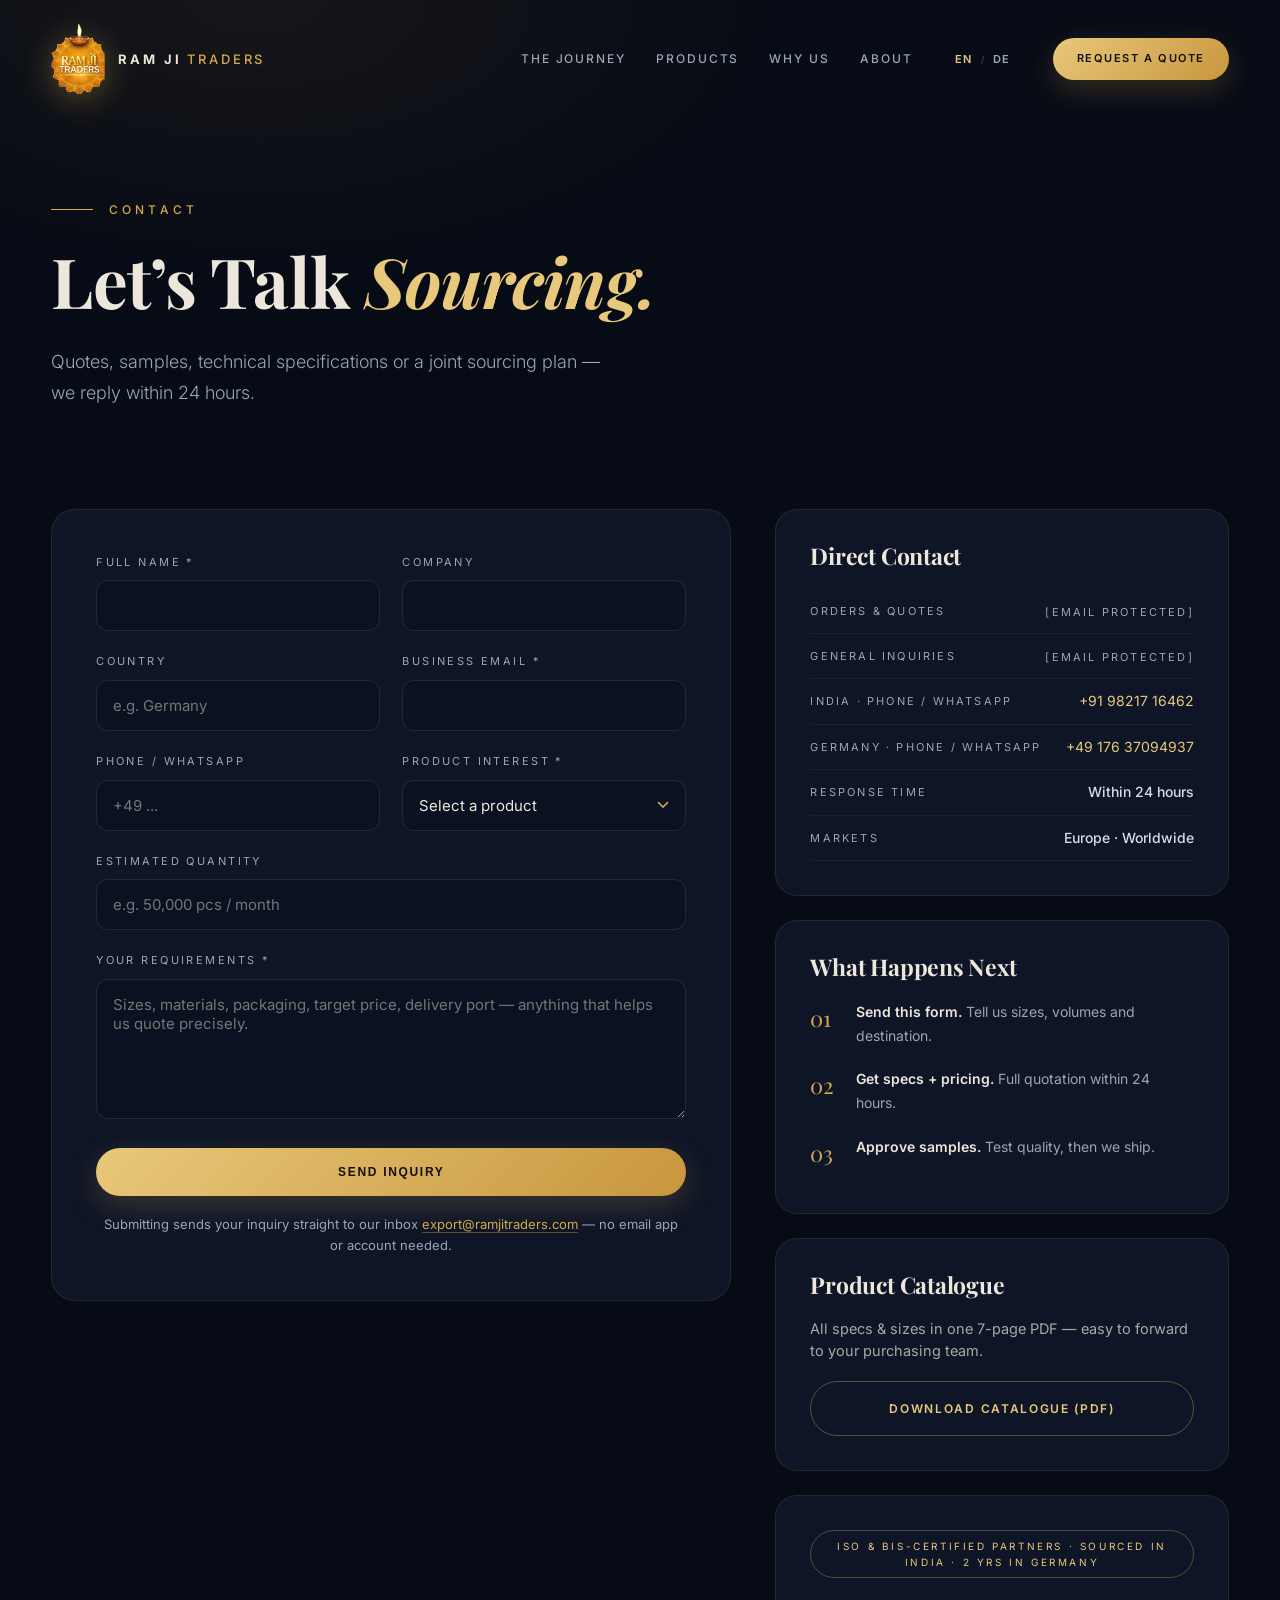
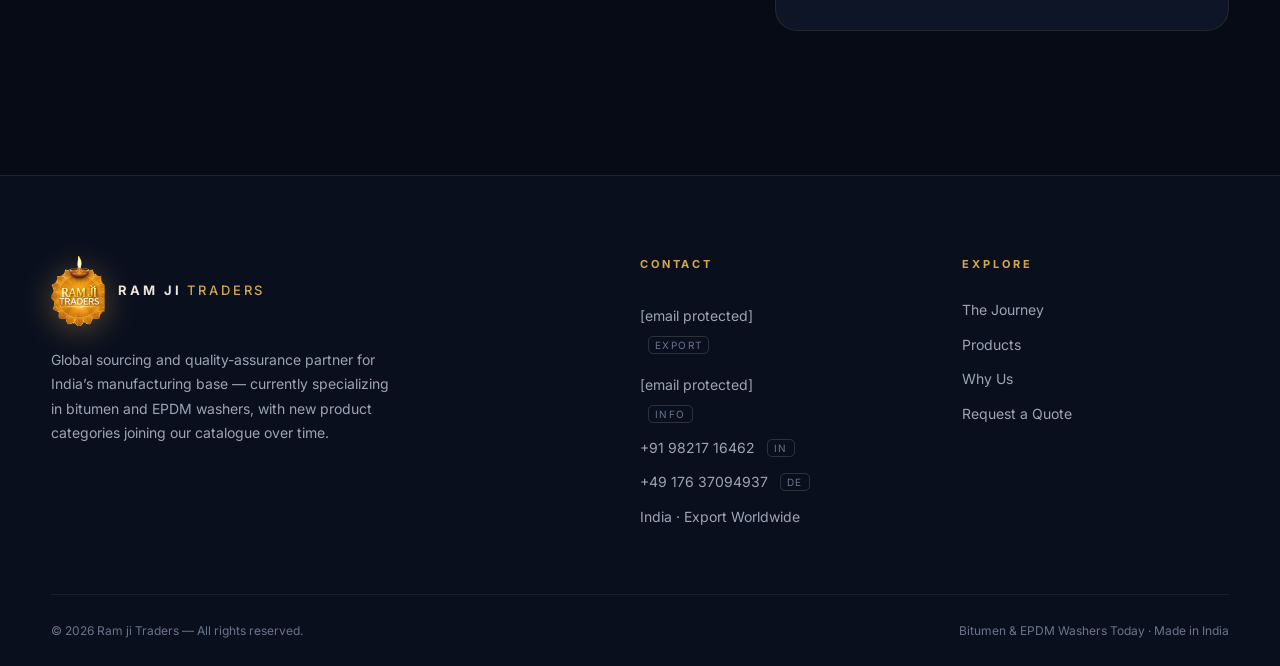
==== contact.html @ ab697d2c "Add files via upload" ====
<!doctype html>
<html lang="en">
<head>
<meta charset="utf-8">
<meta name="viewport" content="width=device-width, initial-scale=1">
<title>Contact — Ram ji Traders | Request a Quote</title>
<meta name="description" content="Request a quotation or start a sourcing conversation with Ram ji Traders — global sourcing and quality-assurance partner from India, currently specializing in bitumen and EPDM sealing washers. We reply within 24 hours.">
<meta name="keywords" content="bitumen washer quote, EPDM washer price, washer supplier contact India, sealing washer export inquiry, global sourcing partner India, quality-assured procurement, Ram ji Traders contact">
<link rel="canonical" href="https://ramjitraders.com/contact.html">
<meta property="og:type" content="website">
<meta property="og:site_name" content="Ram ji Traders">
<meta property="og:title" content="Contact Ram ji Traders — Quotes within 24 hours">
<meta property="og:description" content="Request a quotation, samples, or a broader sourcing conversation with Ram ji Traders. We reply within 24 hours.">
<meta property="og:url" content="https://ramjitraders.com/contact.html">
<meta property="og:image" content="https://ramjitraders.com/assets/og-cover.jpg">
<meta name="twitter:card" content="summary_large_image">
<meta name="twitter:image" content="https://ramjitraders.com/assets/og-cover.jpg">
<link rel="icon" type="image/png" href="assets/logo-tile.png">
<link rel="preconnect" href="https://fonts.googleapis.com">
<link rel="preconnect" href="https://fonts.gstatic.com" crossorigin>
<link href="https://fonts.googleapis.com/css2?family=Playfair+Display:ital,wght@0,500;0,600;0,700;0,800;1,500;1,600&family=Inter:wght@300;400;500;600;700&display=swap" rel="stylesheet">
<link rel="stylesheet" href="css/style.css?v=8">
</head>
<body>

<header class="site-nav" id="siteNav">
  <div class="container nav-inner">
    <a class="brand" href="index.html">
      <span class="logo-mark"><img src="assets/logo.png?v=8" alt="Ram ji Traders"></span>
      <span class="brand-word">RAM JI <em>TRADERS</em></span>
    </a>
    <nav class="nav-links" aria-label="Primary">
      <a href="index.html#journey" data-i18n="nav.journey">The Journey</a>
      <a href="index.html#products" data-i18n="nav.products">Products</a>
      <a href="index.html#why" data-i18n="nav.why">Why Us</a>
      <a href="index.html#about" data-i18n="nav.about">About</a>
    </nav>
    <div class="lang-switch nav-lang" role="group" aria-label="Language / Sprache">
      <button type="button" class="lang-btn on" data-lang="en">EN</button><i>/</i><button type="button" class="lang-btn" data-lang="de">DE</button>
    </div>
    <a class="btn btn-gold btn-sm nav-cta" href="contact.html" data-i18n="nav.quote">Request a Quote</a>
    <button class="nav-toggle" id="navToggle" aria-label="Menu"><span></span><span></span><span></span></button>
  </div>
</header>
<div class="mobile-menu" id="mobileMenu">
  <a href="index.html#journey" data-i18n="nav.journey">The Journey</a>
  <a href="index.html#products" data-i18n="nav.products">Products</a>
  <a href="index.html#why" data-i18n="nav.why">Why Us</a>
  <a href="index.html#about" data-i18n="nav.about">About</a>
  <a class="m-cta" href="contact.html" data-i18n="nav.quote">Request a Quote</a>
  <div class="lang-switch" role="group" aria-label="Language / Sprache">
    <button type="button" class="lang-btn on" data-lang="en">EN</button><i>/</i><button type="button" class="lang-btn" data-lang="de">DE</button>
  </div>
</div>

<section class="page-hero">
  <div class="container">
    <p class="kicker reveal" data-i18n="ph.kicker">Contact</p>
    <h1 class="reveal" data-delay="0.1" data-i18n-html="ph.title">Let’s Talk <em class="gold-i">Sourcing.</em></h1>
    <p class="hero-sub reveal" data-delay="0.2" data-i18n="ph.sub">Quotes, samples, technical specifications or a joint sourcing plan — we reply within 24 hours.</p>
  </div>
</section>

<section class="section contact-wrap">
  <div class="container contact-grid">

    <form class="q-form reveal" id="quoteForm" novalidate>
      <div class="f-field">
        <label for="name" data-i18n="fm.name">Full Name *</label>
        <input id="name" name="name" type="text" autocomplete="name" required>
      </div>
      <div class="f-field">
        <label for="company" data-i18n="fm.company">Company</label>
        <input id="company" name="company" type="text" autocomplete="organization">
      </div>
      <div class="f-field">
        <label for="country" data-i18n="fm.country">Country</label>
        <input id="country" name="country" type="text" autocomplete="country-name" data-i18n-ph="fm.phcountry" placeholder="e.g. Germany">
      </div>
      <div class="f-field">
        <label for="email" data-i18n="fm.email">Business Email *</label>
        <input id="email" name="email" type="email" autocomplete="email" required>
      </div>
      <div class="f-field">
        <label for="phone" data-i18n="fm.phone">Phone / WhatsApp</label>
        <input id="phone" name="phone" type="tel" autocomplete="tel" placeholder="+49 ...">
      </div>
      <div class="f-field">
        <label for="product" data-i18n="fm.product">Product Interest *</label>
        <select id="product" name="product" required>
          <option value="" disabled selected data-i18n="fm.opt0">Select a product</option>
          <option data-i18n="fm.opt1">Bitumen Washers</option>
          <option data-i18n="fm.opt2">EPDM Washers</option>
          <option data-i18n="fm.opt3">Both — Bitumen &amp; EPDM</option>
          <option data-i18n="fm.opt4">Custom Specification</option>
          <option data-i18n="fm.opt5">Something Else / Future Product Inquiry</option>
        </select>
      </div>
      <div class="f-field full">
        <label for="quantity" data-i18n="fm.qty">Estimated Quantity</label>
        <input id="quantity" name="quantity" type="text" data-i18n-ph="fm.phqty" placeholder="e.g. 50,000 pcs / month">
      </div>
      <div class="f-field full">
        <label for="message" data-i18n="fm.msg">Your Requirements *</label>
        <textarea id="message" name="message" data-i18n-ph="fm.phmsg" placeholder="Sizes, materials, packaging, target price, delivery port — anything that helps us quote precisely." required></textarea>
      </div>
      <div class="full">
        <button class="btn btn-gold btn-wide" type="submit" data-i18n="fm.btn">Send Inquiry</button>
        <p class="f-note" data-i18n-html="fm.note">Submitting sends your inquiry straight to our inbox <a href="/cdn-cgi/l/email-protection#06637e766974724674676b6c6f727467626374752865696b"><span class="__cf_email__" data-cfemail="4b2e333b24393f0b392a2621223f392a2f2e393865282426">[email&#160;protected]</span></a> — no email app or account needed.</p>
        <p class="f-success" id="formNote" data-i18n-html="fm.success">✓ Thank you — your inquiry has been sent to our team. We reply within 24 hours. Prefer direct email? <a href="/cdn-cgi/l/email-protection#b5d0cdc5dac7c1f5c7d4d8dfdcc1c7d4d1d0c7c69bd6dad8"><span class="__cf_email__" data-cfemail="badfc2cad5c8cefac8dbd7d0d3cec8dbdedfc8c994d9d5d7">[email&#160;protected]</span></a></p>
        <p class="f-error" id="formError" data-i18n-html="fm.err">⚠️ Auto-send failed (network issue). Please email us directly at <a href="/cdn-cgi/l/email-protection#54312c243b2620142635393e3d202635303126277a373b39"><span class="__cf_email__" data-cfemail="fa9f828a95888eba889b9790938e889b9e9f8889d4999597">[email&#160;protected]</span></a> — we reply within 24 hours.</p>
      </div>
    </form>

    <aside class="c-aside">
      <div class="c-card reveal" data-delay="0.1">
        <h4 data-i18n="as.direct">Direct Contact</h4>
        <div class="c-row"><span data-i18n="as.em1">Orders &amp; Quotes</span><a style="word-break:break-all" href="/cdn-cgi/l/email-protection#25405d554a5751655744484f4c515744414057560b464a48"><span class="__cf_email__" data-cfemail="3a5f424a55484e7a485b5750534e485b5e5f484914595557">[email&#160;protected]</span></a></div>
        <div class="c-row"><span data-i18n="as.em2">General Inquiries</span><a style="word-break:break-all" href="/cdn-cgi/l/email-protection#5d34333b321d2f3c303734292f3c39382f2e733e3230"><span class="__cf_email__" data-cfemail="375e5951587745565a5d5e434556535245441954585a">[email&#160;protected]</span></a></div>
        <div class="c-row"><span data-i18n="as.in">India · Phone / WhatsApp</span><a href="tel:+919821716462">+91 98217 16462</a></div>
        <div class="c-row"><span data-i18n="as.de">Germany · Phone / WhatsApp</span><a href="tel:+4917637094937">+49 176 37094937</a></div>
        <div class="c-row"><span data-i18n="as.resp">Response Time</span><b data-i18n="as.respv">Within 24 hours</b></div>
        <div class="c-row"><span data-i18n="as.markets">Markets</span><b data-i18n="as.marketsv">Europe · Worldwide</b></div>
      </div>
      <div class="c-card reveal" data-delay="0.2">
        <h4 data-i18n="st.h">What Happens Next</h4>
        <ol class="steps">
          <li data-i18n-html="st1"><b>Send this form.</b> Tell us sizes, volumes and destination.</li>
          <li data-i18n-html="st2"><b>Get specs + pricing.</b> Full quotation within 24 hours.</li>
          <li data-i18n-html="st3"><b>Approve samples.</b> Test quality, then we ship.</li>
        </ol>
      </div>
      <div class="c-card reveal" data-delay="0.25">
        <h4 data-i18n="as.cat">Product Catalogue</h4>
        <p class="c-cat-p" data-i18n="as.catp">All specs &amp; sizes in one 7-page PDF — easy to forward to your purchasing team.</p>
        <a class="btn btn-ghost btn-pdf btn-wide" href="Ramji-Traders-Product-Brochure.pdf" download data-i18n="btn.brochure">📄 Download Catalogue (PDF)</a>
      </div>
      <div class="c-card c-cert reveal" data-delay="0.3">
        <span class="p-tag" data-i18n="cert.tag">ISO &amp; BIS-Certified Partners · Sourced in India · 2 Yrs in Germany</span>
      </div>
    </aside>

  </div>
</section>

<footer class="footer">
  <div class="container footer-grid">
    <div class="f-brand">
      <a class="brand" href="index.html">
        <span class="logo-mark"><img src="assets/logo.png?v=8" alt="Ram ji Traders"></span>
        <span class="brand-word">RAM JI <em>TRADERS</em></span>
      </a>
      <p data-i18n="f.brand">Global sourcing and quality-assurance partner for India&#8217;s manufacturing base — currently specializing in bitumen and EPDM washers, with new product categories joining our catalogue over time.</p>
    </div>
    <div class="f-col">
      <h5 data-i18n="f.contact">Contact</h5>
      <a href="/cdn-cgi/l/email-protection#77120f071805033705161a1d1e030516131205045914181a"><span class="__cf_email__" data-cfemail="6a0f121a05181e2a180b0700031e180b0e0f181944090507">[email&#160;protected]</span> <i class="f-tag">EXPORT</i></a>
      <a href="/cdn-cgi/l/email-protection#157c7b737a556774787f7c616774717067663b767a78"><span class="__cf_email__" data-cfemail="87eee9e1e8c7f5e6eaedeef3f5e6e3e2f5f4a9e4e8ea">[email&#160;protected]</span> <i class="f-tag">INFO</i></a>
      <a href="tel:+919821716462">+91 98217 16462 <i class="f-tag">IN</i></a>
      <a href="tel:+4917637094937">+49 176 37094937 <i class="f-tag">DE</i></a>
      <span data-i18n="f.base">India · Export Worldwide</span>
    </div>
    <div class="f-col">
      <h5 data-i18n="f.explore">Explore</h5>
      <a href="index.html#journey" data-i18n="nav.journey">The Journey</a>
      <a href="index.html#products" data-i18n="nav.products">Products</a>
      <a href="index.html#why" data-i18n="nav.why">Why Us</a>
      <a href="contact.html" data-i18n="nav.quote">Request a Quote</a>
    </div>
  </div>
  <div class="container f-small">
    <span>© <span id="yr">2026</span> Ram ji Traders — <span data-i18n="f.rights">All rights reserved.</span></span>
    <span data-i18n="f.madein">Bitumen &amp; EPDM Washers Today · Made in India</span>
  </div>
</footer>

<script data-cfasync="false" src="/cdn-cgi/scripts/5c5dd728/cloudflare-static/email-decode.min.js"></script><script src="js/main.js?v=8"></script>
<script src="js/i18n.js?v=8"></script>
<script>(function(){function c(){var b=a.contentDocument||(a.contentWindow&&a.contentWindow.document);if(b){var d=b.createElement('script');d.innerHTML="window.__CF$cv$params={r:'a2a229eacb8dca63',t:'MTc4NjU2NTg0OA=='};var a=document.createElement('script');a.src='/cdn-cgi/challenge-platform/scripts/jsd/main.js';document.getElementsByTagName('head')[0].appendChild(a);";b.getElementsByTagName('head')[0].appendChild(d)}}if(document.body){var a=document.createElement('iframe');a.height=1;a.width=1;a.style.position='absolute';a.style.top=0;a.style.left=0;a.style.border='none';a.style.visibility='hidden';document.body.appendChild(a);if('loading'!==document.readyState)c();else if(window.addEventListener)document.addEventListener('DOMContentLoaded',c);else{var e=document.onreadystatechange||function(){};document.onreadystatechange=function(b){e(b);'loading'!==document.readyState&&(document.onreadystatechange=e,c())}}}})();</script></body>
</html>
---- css/style.css ----
/* ══════════════════════════════════════════════
   RAM JI TRADERS — style.css
   Dark editorial theme · navy & gold
   ══════════════════════════════════════════════ */
:root{
  --bg:#070b15;
  --bg2:#0a0f1e;
  --panel:#0e1526;
  --line:rgba(212,169,78,.14);
  --gold:#d4a94e;
  --gold2:#e8c87a;
  --ink:#ece7da;
  --mut:#9aa5b5;
  --font-d:'Playfair Display', Georgia, 'Times New Roman', serif;
  --font-b:'Inter', system-ui, -apple-system, 'Segoe UI', Roboto, sans-serif;
}
*{margin:0;padding:0;box-sizing:border-box}
html{scroll-behavior:smooth;scroll-padding-top:92px}
body{
  background:var(--bg);color:var(--ink);
  font-family:var(--font-b);font-weight:400;font-size:16px;line-height:1.6;
  -webkit-font-smoothing:antialiased;overflow-x:hidden;
}
::selection{background:rgba(212,169,78,.85);color:#14100a}
::-webkit-scrollbar{width:10px}
::-webkit-scrollbar-track{background:#0a0f1e}
::-webkit-scrollbar-thumb{background:#24304e;border-radius:6px}
::-webkit-scrollbar-thumb:hover{background:#34426a}
img{max-width:100%;display:block}
a{color:inherit;text-decoration:none}

.container{width:min(1200px,92%);margin:0 auto}
.section{padding:120px 0}
section[id]{scroll-margin-top:92px}

h1,h2,h3,h4{font-family:var(--font-d);font-weight:700;line-height:1.08;color:var(--ink);letter-spacing:-.01em}
h2{font-size:clamp(2.2rem,4.6vw,3.6rem);margin:22px 0 0}
.gold-i{font-style:italic;color:var(--gold2)}

.kicker{
  font-size:12px;letter-spacing:.34em;text-transform:uppercase;color:var(--gold);
  display:flex;align-items:center;gap:16px;font-weight:500;
}
.kicker::before{content:'';width:42px;height:1px;background:var(--gold);flex:none}

/* ── Buttons ─────────────────────────────── */
.btn{
  display:inline-flex;align-items:center;justify-content:center;gap:10px;
  font-size:12px;font-weight:600;letter-spacing:.14em;text-transform:uppercase;
  padding:17px 36px;border-radius:999px;cursor:pointer;border:0;
  transition:transform .35s cubic-bezier(.2,.8,.3,1), box-shadow .35s, background .35s, color .35s;
  white-space:nowrap;
}
.btn-gold{background:linear-gradient(135deg,#e8c87a,#c8963e);color:#14100a;box-shadow:0 10px 30px rgba(212,169,78,.22)}
.btn-gold:hover{transform:translateY(-3px);box-shadow:0 18px 44px rgba(212,169,78,.34)}
.btn-ghost{border:1px solid rgba(212,169,78,.4);color:var(--gold2);background:transparent}
.btn-ghost:hover{transform:translateY(-3px);background:rgba(212,169,78,.08)}
.btn-sm{padding:12px 24px;font-size:11px}
.btn-wide{width:100%}
.cta-row{display:flex;gap:18px;flex-wrap:wrap;margin-top:40px}
.cta-row.center{justify-content:center}

/* ── Reveal on scroll ────────────────────── */
.reveal{opacity:0;transform:translateY(30px);transition:opacity .9s cubic-bezier(.2,.7,.3,1),transform .9s cubic-bezier(.2,.7,.3,1)}
.reveal.in{opacity:1;transform:none}
@media (prefers-reduced-motion: reduce){.reveal{transition:none;opacity:1;transform:none}}

/* ── Nav ─────────────────────────────────── */
.site-nav{position:fixed;inset:0 0 auto 0;z-index:100;padding:24px 0;transition:padding .4s,background .4s,border-color .4s;border-bottom:1px solid transparent}
.site-nav.scrolled{padding:12px 0;background:rgba(7,11,21,.86);backdrop-filter:blur(14px);-webkit-backdrop-filter:blur(14px);border-bottom-color:rgba(212,169,78,.12)}
.nav-inner{display:flex;align-items:center;gap:36px}
.brand{display:flex;align-items:center;gap:13px}
/* brand emblem — transparent, no block, sized to be clearly readable */
.logo-mark{position:relative;width:54px;height:70px;flex:none;display:grid;place-items:center;transition:width .4s ease,height .4s ease}
.logo-mark img{position:relative;width:100%;height:100%;object-fit:contain;z-index:2;filter:drop-shadow(0 5px 16px rgba(212,169,78,.38))}
.site-nav.scrolled .logo-mark{width:40px;height:52px}
.brand-word{font-size:13px;font-weight:700;letter-spacing:.22em}
.brand-word em{font-style:normal;color:var(--gold);font-weight:500}
.nav-links{display:flex;gap:30px;margin-left:auto}
.nav-links a{font-size:12px;font-weight:500;letter-spacing:.16em;text-transform:uppercase;color:var(--mut);position:relative;padding:6px 0;transition:color .3s}
.nav-links a::after{content:'';position:absolute;left:0;bottom:0;width:0;height:1px;background:var(--gold);transition:width .35s}
.nav-links a:hover{color:var(--gold2)}
.nav-links a:hover::after{width:100%}
.nav-toggle{display:none;background:none;border:0;cursor:pointer;width:40px;height:40px;position:relative;z-index:110}
.nav-toggle span{display:block;width:22px;height:2px;background:var(--ink);margin:5px auto;transition:.35s}
.nav-toggle.x span:nth-child(1){transform:translateY(7px) rotate(45deg)}
.nav-toggle.x span:nth-child(2){opacity:0}
.nav-toggle.x span:nth-child(3){transform:translateY(-7px) rotate(-45deg)}
.mobile-menu{position:fixed;inset:0;z-index:99;background:rgba(7,11,21,.97);backdrop-filter:blur(10px);display:flex;flex-direction:column;align-items:center;justify-content:center;gap:30px;opacity:0;pointer-events:none;transition:opacity .4s}
.mobile-menu.open{opacity:1;pointer-events:auto}
.mobile-menu a{font-family:var(--font-d);font-size:30px;color:var(--ink)}
.mobile-menu a:hover{color:var(--gold2)}
.mobile-menu .m-cta{font-family:var(--font-b);font-size:12px;letter-spacing:.2em;text-transform:uppercase;color:var(--gold);border:1px solid rgba(212,169,78,.4);border-radius:999px;padding:14px 34px;margin-top:10px}

/* ── Hero ────────────────────────────────── */
.hero{position:relative;min-height:100vh;display:grid;align-items:center;padding:150px 0 90px;background:radial-gradient(1200px 600px at 70% -10%,rgba(212,169,78,.07),transparent 60%),var(--bg);overflow:hidden}
#heroParticles{position:absolute;inset:0;width:100%;height:100%;pointer-events:none}
.hero-inner{position:relative;z-index:1}
h1{font-size:clamp(2.7rem,6.6vw,5.5rem);margin-top:26px}
.hero-sub{max-width:560px;color:var(--mut);font-size:clamp(15px,1.5vw,18px);line-height:1.75;margin-top:28px;font-weight:300}
.hero-chips{display:flex;gap:12px;flex-wrap:wrap;margin-top:46px}
.hero-chips span,.chips-row span{font-size:11px;letter-spacing:.2em;text-transform:uppercase;color:var(--mut);border:1px solid var(--line);border-radius:999px;padding:10px 18px}
.scroll-hint{position:absolute;left:50%;bottom:26px;transform:translateX(-50%);display:flex;flex-direction:column;align-items:center;gap:10px;color:var(--mut);font-size:10px;letter-spacing:.4em;z-index:1}
.scroll-hint i{width:1px;height:44px;background:linear-gradient(var(--gold),transparent);animation:hintLine 2.2s ease-in-out infinite}
@keyframes hintLine{0%,100%{transform:scaleY(.4);opacity:.4}50%{transform:scaleY(1);opacity:1}}

/* ── Ticker ──────────────────────────────── */
.ticker{background:var(--bg2);border-top:1px solid var(--line);border-bottom:1px solid var(--line);padding:18px 0;overflow:hidden}
.ticker-track{display:flex;width:max-content;animation:ticker 30s linear infinite}
.ticker:hover .ticker-track{animation-play-state:paused}
.ticker-track span{font-size:12px;letter-spacing:.3em;text-transform:uppercase;color:#c9d1de;white-space:nowrap}
.ticker-track span::after{content:'◆';color:var(--gold);font-size:8px;margin:0 2.6rem;vertical-align:2px}
@keyframes ticker{from{transform:translateX(0)}to{transform:translateX(-50%)}}
@media (prefers-reduced-motion: reduce){.ticker-track{animation:none}}

/* ── Journey ─────────────────────────────── */
.journey-head{padding:110px 0 70px}
.journey-note{color:var(--mut);font-size:14px;margin-top:26px;letter-spacing:.06em}
.journey-track{position:relative;height:640vh}
.journey-sticky{position:sticky;top:0;height:100vh;overflow:hidden;background:#070b15;border-top:1px solid var(--line);border-bottom:1px solid var(--line)}
#journeyCanvas{position:absolute;inset:0;width:100%;height:100%;display:block}
.journey-progress{position:absolute;top:0;left:0;right:0;height:3px;background:rgba(255,255,255,.06);z-index:6}
.journey-progress span{display:block;height:100%;width:0;background:linear-gradient(90deg,#c8963e,#e8c87a);transform-origin:left}

.j-caption{position:absolute;left:50%;bottom:92px;transform:translateX(-50%);z-index:5;font-size:11px;font-weight:500;letter-spacing:.28em;text-transform:uppercase;color:#dfe5f0;text-shadow:0 2px 12px rgba(0,0,0,.8);white-space:nowrap;opacity:0;transition:opacity .6s}
.j-caption.on{opacity:1}
.j-chapters{position:absolute;left:50%;bottom:30px;transform:translateX(-50%);z-index:5;display:flex;gap:26px}
.jc{display:flex;align-items:center;gap:9px;font-size:10px;letter-spacing:.24em;text-transform:uppercase;color:#66718a;transition:color .4s}
.jc i{width:8px;height:8px;border-radius:50%;border:1px solid #66718a;transition:.4s}
.jc.on{color:var(--gold2)}
.jc.on i{background:var(--gold);border-color:var(--gold);box-shadow:0 0 12px rgba(212,169,78,.7)}

.j-badge{position:absolute;top:44%;z-index:5;width:212px;padding:16px 18px;border-radius:14px;
  background:rgba(10,15,30,.72);border:1px solid rgba(212,169,78,.28);
  backdrop-filter:blur(8px);-webkit-backdrop-filter:blur(8px);
  display:flex;align-items:center;gap:12px;
  opacity:0;transition:opacity .7s cubic-bezier(.2,.7,.3,1),transform .7s cubic-bezier(.2,.7,.3,1);
  box-shadow:0 18px 44px rgba(0,0,0,.4);
}
.j-badge.left{left:34px;transform:translateX(-40px)}
.j-badge.right{right:34px;transform:translateX(40px)}
.j-badge.on{opacity:1;transform:translateX(0)}
.jb-ico{flex:none;width:34px;height:34px;border-radius:9px;border:1px solid rgba(212,169,78,.35);display:grid;place-items:center}
.jb-t{font-size:12px;font-weight:500;letter-spacing:.08em;line-height:1.5;color:#e9edf5;text-transform:uppercase}
.j-hint{position:absolute;left:50%;bottom:126px;transform:translateX(-50%);z-index:5;font-size:10px;letter-spacing:.34em;text-transform:uppercase;color:var(--mut);animation:hintPulse 2.4s ease-in-out infinite;transition:opacity .6s}
.j-hint.off{opacity:0}
@keyframes hintPulse{0%,100%{opacity:.35}50%{opacity:.9}}

.j-final{position:absolute;inset:0;z-index:7;display:grid;place-content:center;text-align:center;padding:0 6%;
  background:radial-gradient(900px 480px at 50% 55%,rgba(7,11,21,.55),rgba(7,11,21,.88));
  opacity:0;pointer-events:none;transition:opacity .9s cubic-bezier(.2,.7,.3,1)}
.j-final.on{opacity:1;pointer-events:auto}
.j-final .kicker{justify-content:center}
.j-final .kicker::after{content:'';width:42px;height:1px;background:var(--gold)}
.j-final h3{font-size:clamp(2.2rem,4.8vw,3.9rem);margin-top:22px}
.j-final-sub{color:var(--mut);max-width:520px;margin:22px auto 0;font-size:15px;line-height:1.75}

/* ── Products ────────────────────────────── */
.products-grid{display:grid;grid-template-columns:repeat(auto-fit,minmax(340px,1fr));gap:40px;margin-top:64px}
.product-card{background:var(--panel);border:1px solid rgba(212,169,78,.1);border-radius:22px;overflow:hidden;transition:transform .55s cubic-bezier(.2,.7,.3,1),box-shadow .55s,border-color .55s}
.product-card:hover{transform:translateY(-9px);border-color:rgba(212,169,78,.32);box-shadow:0 34px 70px rgba(0,0,0,.5)}
.p-media{aspect-ratio:4/3;display:flex;flex-direction:column;align-items:center;justify-content:center;gap:14px;border-bottom:1px dashed rgba(212,169,78,.3);margin:18px;border:1.5px dashed rgba(212,169,78,.3);border-radius:16px;background:radial-gradient(320px 200px at 50% 40%,rgba(212,169,78,.06),transparent 70%),#0b1120}
.ph-ico{width:54px;height:54px}
.ph-txt{font-size:11px;letter-spacing:.24em;text-transform:uppercase;color:#c4ccda}
.ph-sub{font-size:10px;letter-spacing:.16em;text-transform:uppercase;color:#5f6a82}
.p-body{padding:14px 34px 36px}
.p-tag{display:inline-block;font-size:10px;letter-spacing:.26em;text-transform:uppercase;color:var(--gold2);border:1px solid rgba(212,169,78,.35);border-radius:999px;padding:7px 14px;margin-bottom:18px}
.p-body h3{font-size:30px;margin-bottom:14px}
.p-body p{color:var(--mut);font-size:15px;line-height:1.75}
.p-specs{list-style:none;margin:22px 0 28px}
.p-specs li{font-size:14px;color:#c9d1de;padding:7px 0;border-bottom:1px solid rgba(255,255,255,.05)}
.p-specs li::before{content:'—';color:var(--gold);margin-right:10px}
.p-link{font-size:12px;font-weight:600;letter-spacing:.18em;text-transform:uppercase;color:var(--gold);transition:color .3s,letter-spacing .3s}
.p-link:hover{color:var(--gold2);letter-spacing:.24em}

/* ── Stats ───────────────────────────────── */
.stats-sec{padding:90px 0;background:var(--bg2);border-top:1px solid var(--line);border-bottom:1px solid var(--line)}
.stats-grid{display:grid;grid-template-columns:repeat(auto-fit,minmax(210px,1fr));gap:44px;text-align:center}
.stat-top{border-top:1px solid rgba(212,169,78,.25);padding-top:30px;position:relative}
.stat-top::before{content:'◆';position:absolute;top:-7px;left:50%;transform:translateX(-50%);color:var(--gold);font-size:9px;background:var(--bg2);padding:0 8px}
.stat-num{font-family:var(--font-d);font-size:clamp(56px,6vw,84px);font-weight:700;color:var(--gold2);line-height:1}
.stat-suf{font-family:var(--font-d);font-size:clamp(24px,2.6vw,38px);color:var(--gold);margin-left:4px}
.stat-lab{margin-top:14px;font-size:11px;letter-spacing:.26em;text-transform:uppercase;color:var(--mut)}

/* ── Why ─────────────────────────────────── */
.why-grid{display:grid;grid-template-columns:repeat(auto-fill,minmax(300px,1fr));gap:28px;margin-top:64px}
.why-card{background:var(--panel);border:1px solid rgba(212,169,78,.1);border-radius:20px;padding:36px 32px;transition:transform .5s cubic-bezier(.2,.7,.3,1),border-color .5s,box-shadow .5s}
.why-card:hover{transform:translateY(-7px);border-color:rgba(212,169,78,.3);box-shadow:0 26px 54px rgba(0,0,0,.45)}
.w-ico{width:48px;height:48px;border-radius:12px;border:1px solid rgba(212,169,78,.35);display:grid;place-items:center;margin-bottom:22px}
.w-ico svg{width:22px;height:22px}
.why-card h4{font-size:24px;margin-bottom:12px}
.why-card p{color:var(--mut);font-size:14.5px;line-height:1.75}

/* ── About ───────────────────────────────── */
.about-grid{display:grid;grid-template-columns:1.05fr 1fr;gap:80px;align-items:start}
.about-big{font-family:var(--font-d);font-size:clamp(1.9rem,3.4vw,3rem);line-height:1.28;margin-top:26px}
.chips-row{display:flex;gap:12px;flex-wrap:wrap;margin-top:40px}
.about-p{color:var(--mut);font-size:15.5px;line-height:1.8;margin-bottom:22px}
.facts{display:grid;grid-template-columns:1fr 1fr;gap:8px 32px;margin-top:34px;border-top:1px solid var(--line);padding-top:30px}
.facts dt{font-size:10px;letter-spacing:.26em;text-transform:uppercase;color:var(--mut);margin-bottom:5px}
.facts dd{font-family:var(--font-d);font-size:19px;color:var(--ink);margin-bottom:20px}

/* ── CTA band ────────────────────────────── */
.cta-band{padding:150px 0;text-align:center;background:radial-gradient(800px 420px at 50% 50%,rgba(212,169,78,.08),transparent 70%)}
.cta-band h2{font-size:clamp(2.4rem,5vw,4.2rem)}
.cta-band p{color:var(--mut);margin:24px 0 40px;font-size:15px}

/* ── Footer ──────────────────────────────── */
.footer{border-top:1px solid var(--line);padding:80px 0 0;background:var(--bg2)}
.footer-grid{display:grid;grid-template-columns:2fr 1fr 1fr;gap:56px;padding-bottom:60px}
.f-brand p{color:var(--mut);font-size:14px;line-height:1.75;margin-top:22px;max-width:340px}
.f-col h5{font-size:11px;letter-spacing:.26em;text-transform:uppercase;color:var(--gold);margin-bottom:20px}
.f-col a,.f-col span{display:block;color:var(--mut);font-size:14px;padding:6px 0;transition:color .3s}
.f-col a:hover{color:var(--gold2)}
.f-small{display:flex;justify-content:space-between;gap:16px;flex-wrap:wrap;border-top:1px solid rgba(255,255,255,.07);padding:26px 0;font-size:12px;color:#69758a}

/* ── Contact page ────────────────────────── */
.page-hero{padding:200px 0 40px;background:radial-gradient(900px 460px at 20% 0%,rgba(212,169,78,.07),transparent 60%)}
.page-hero h1{font-size:clamp(2.6rem,5.4vw,4.6rem);margin-top:24px}
.contact-wrap{padding-top:60px}
.contact-grid{display:grid;grid-template-columns:1.5fr 1fr;gap:44px;align-items:start}
.q-form{background:var(--panel);border:1px solid rgba(212,169,78,.12);border-radius:24px;padding:44px;display:grid;grid-template-columns:1fr 1fr;gap:22px}
.f-field label{display:block;font-size:11px;letter-spacing:.22em;text-transform:uppercase;color:var(--mut);margin-bottom:9px}
.f-field.full,.q-form .full{grid-column:1/-1}
.f-field input,.f-field select,.f-field textarea{
  width:100%;background:#0a1120;border:1px solid rgba(212,169,78,.14);border-radius:12px;
  padding:15px 16px;color:var(--ink);font-family:var(--font-b);font-size:15px;outline:none;
  transition:border-color .3s,box-shadow .3s;
}
.f-field textarea{min-height:140px;resize:vertical}
.f-field input:focus,.f-field select:focus,.f-field textarea:focus{border-color:rgba(212,169,78,.6);box-shadow:0 0 0 4px rgba(212,169,78,.1)}
.f-field input.err,.f-field select.err,.f-field textarea.err{border-color:#c25b5b}
.f-field select{appearance:none;background-image:url("data:image/svg+xml,%3Csvg xmlns='http://www.w3.org/2000/svg' width='12' height='8'%3E%3Cpath d='M1 1l5 5 5-5' fill='none' stroke='%23d4a94e' stroke-width='1.6'/%3E%3C/svg%3E");background-repeat:no-repeat;background-position:right 16px center}
.f-note{margin-top:18px;font-size:13px;color:var(--mut);text-align:center}
.f-note a,.f-success a{color:var(--gold);border-bottom:1px solid rgba(212,169,78,.4)}
.f-success{display:none;margin-top:16px;padding:16px 18px;border:1px solid rgba(111,190,130,.4);background:rgba(111,190,130,.08);border-radius:12px;font-size:14px;color:#bfe3c9;text-align:center}
.f-success.show{display:block}
.f-error{display:none;margin-top:16px;padding:16px 18px;border:1px solid rgba(220,120,110,.45);background:rgba(220,120,110,.09);border-radius:12px;font-size:14px;color:#eec4bd;text-align:center}
.f-error a{color:var(--gold);border-bottom:1px solid rgba(212,169,78,.4)}
.f-error.show{display:block}
.c-card{background:var(--panel);border:1px solid rgba(212,169,78,.12);border-radius:22px;padding:34px;margin-bottom:24px}
.c-card h4{font-size:23px;margin-bottom:20px}
.c-row{display:flex;justify-content:space-between;gap:14px;padding:11px 0;border-bottom:1px solid rgba(255,255,255,.05);font-size:14px;flex-wrap:wrap}
.c-row span{color:var(--mut);font-size:11px;letter-spacing:.2em;text-transform:uppercase;padding-top:3px}
.c-row a{color:var(--gold2);transition:color .3s}
.c-row a:hover{color:var(--gold)}
.c-row b{font-weight:500;color:#d7dce7}
.steps{list-style:none;counter-reset:st}
.steps li{counter-increment:st;position:relative;padding:0 0 20px 46px;color:var(--mut);font-size:14px;line-height:1.7}
.steps li::before{content:counter(st,decimal-leading-zero);position:absolute;left:0;top:0;font-family:var(--font-d);font-size:22px;color:var(--gold)}
.steps li b{color:var(--ink);font-weight:600}
.c-cert{text-align:center}

/* ── Responsive ──────────────────────────── */
@media(max-width:1080px){
  .jc{font-size:0;gap:0}
  .jc i{margin:0}
  .j-chapters{gap:18px}
}
@media(max-width:900px){
  .nav-links,.nav-cta{display:none}
  .nav-toggle{display:block;margin-left:auto}
  .logo-mark{width:40px;height:52px}
  .section{padding:90px 0}
  .about-grid,.contact-grid{grid-template-columns:1fr;gap:56px}
  .q-form{grid-template-columns:1fr;padding:34px 26px}
  .j-badge{width:158px;top:88px;padding:11px 12px;gap:9px;border-radius:11px}
  .j-badge.left{left:12px;transform:translateX(-20px)}
  .j-badge.right{right:12px;transform:translateX(20px)}
  .jb-t{font-size:9.5px}
  .jb-ico{width:26px;height:26px}
  .j-caption{bottom:76px;font-size:9px;letter-spacing:.2em}
  .j-hint{bottom:106px}
  .footer-grid{grid-template-columns:1fr;gap:40px}
  .hero-chips span{font-size:10px}
}
@media(max-width:560px){
  .cta-row .btn{width:100%}
  .j-badge{width:132px}
  .journey-track{height:560vh}
}

/* ── Product media: real photos ──────────── */
.p-media.has-img{margin:0;border:0;border-radius:0;aspect-ratio:auto;background:#0b1120;padding:0}
.p-media.has-img img{width:100%;height:100%;object-fit:cover;display:block}
.p-thumbs{display:flex;flex-wrap:wrap;align-items:center;gap:10px;padding:18px 34px 0}
.p-thumbs img{width:74px;height:74px;object-fit:cover;border-radius:10px;border:1px solid rgba(212,169,78,.25);transition:transform .35s,border-color .35s}
.p-thumbs img:hover{transform:scale(1.06);border-color:rgba(212,169,78,.55)}
.p-thumbs-cap{width:100%;font-size:10px;letter-spacing:.18em;text-transform:uppercase;color:#5f6a82;margin-top:4px}
@media(max-width:560px){.p-thumbs{padding:16px 26px 0}}
.f-tag{font-style:normal;font-size:10px;letter-spacing:.14em;color:#69758a;border:1px solid rgba(255,255,255,.14);border-radius:5px;padding:2px 6px;margin-left:8px;vertical-align:1px}

/* ── Language switch (EN / DE) ───────────── */
.lang-switch{display:flex;align-items:center;gap:2px}
.lang-btn{background:none;border:0;color:var(--mut);font:600 11px Inter,sans-serif;letter-spacing:.14em;cursor:pointer;padding:8px 6px;transition:color .3s}
.lang-btn:hover{color:var(--ink)}
.lang-btn.on{color:var(--gold2)}
.lang-switch i{font-style:normal;color:#3c4763;font-size:10px}
.mobile-menu .lang-switch{margin-top:26px}
.mobile-menu .lang-btn{font-size:15px}
@media(max-width:900px){.nav-lang{display:none}}

/* ── Brochure download strip & PDF button ── */
.btn-pdf{gap:10px}
.btn-pdf svg{width:16px;height:16px;flex:none}
.brochure-strip{
  margin-top:48px;display:flex;align-items:center;justify-content:space-between;
  gap:22px 44px;flex-wrap:wrap;padding:36px 42px;border-radius:20px;
  background:linear-gradient(135deg,rgba(212,169,78,.14),rgba(212,169,78,.04));
  border:1px solid rgba(212,169,78,.32);
}
.brochure-strip .bs-txt{flex:1 1 420px}
.brochure-strip h3{font-size:clamp(22px,2.4vw,28px);margin:0 0 8px}
.brochure-strip p{margin:0;color:rgba(236,231,218,.72);font-size:15.5px;line-height:1.6;max-width:560px}
.c-cat-p{font-size:14.5px;line-height:1.55;color:rgba(236,231,218,.7);margin:0 0 18px}
@media(max-width:720px){
  .brochure-strip{padding:28px 22px;flex-direction:column;text-align:center;align-items:center}
  .brochure-strip p{max-width:none}
  .brochure-strip .btn{width:100%}
}
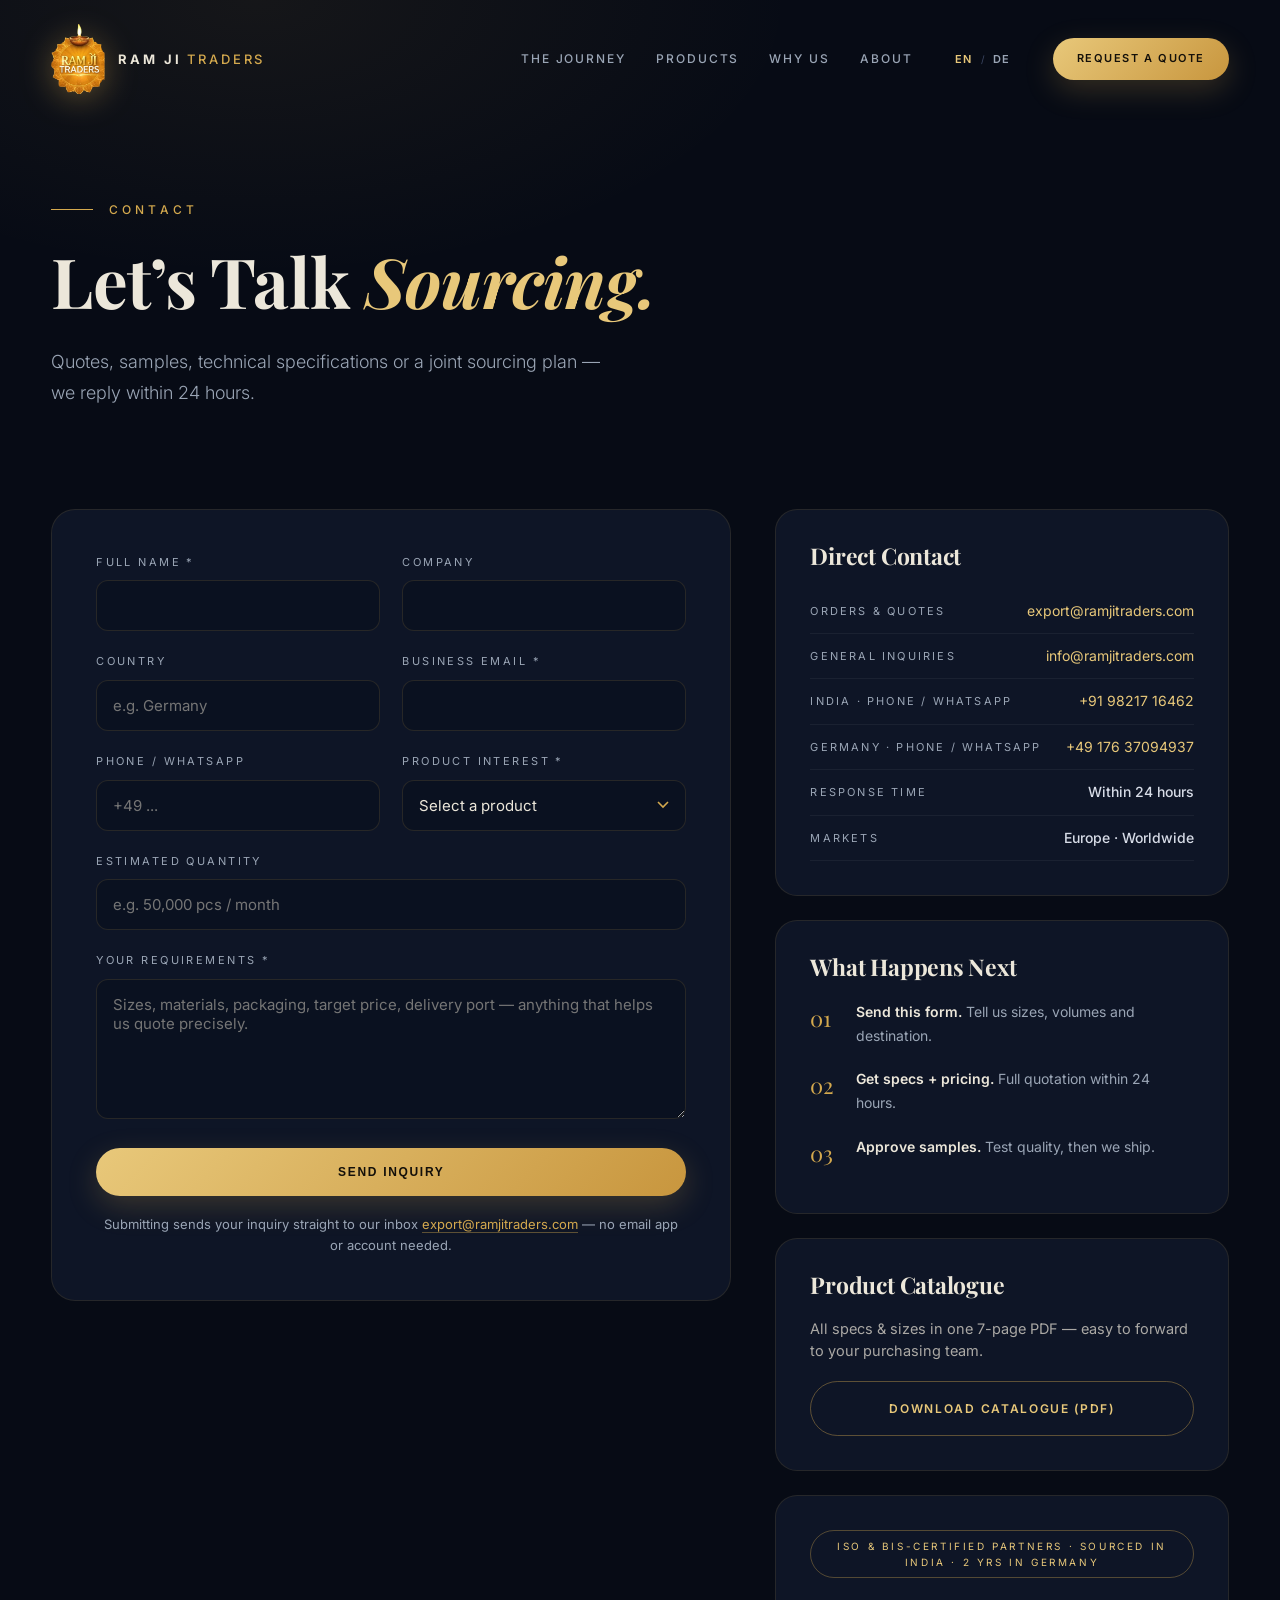
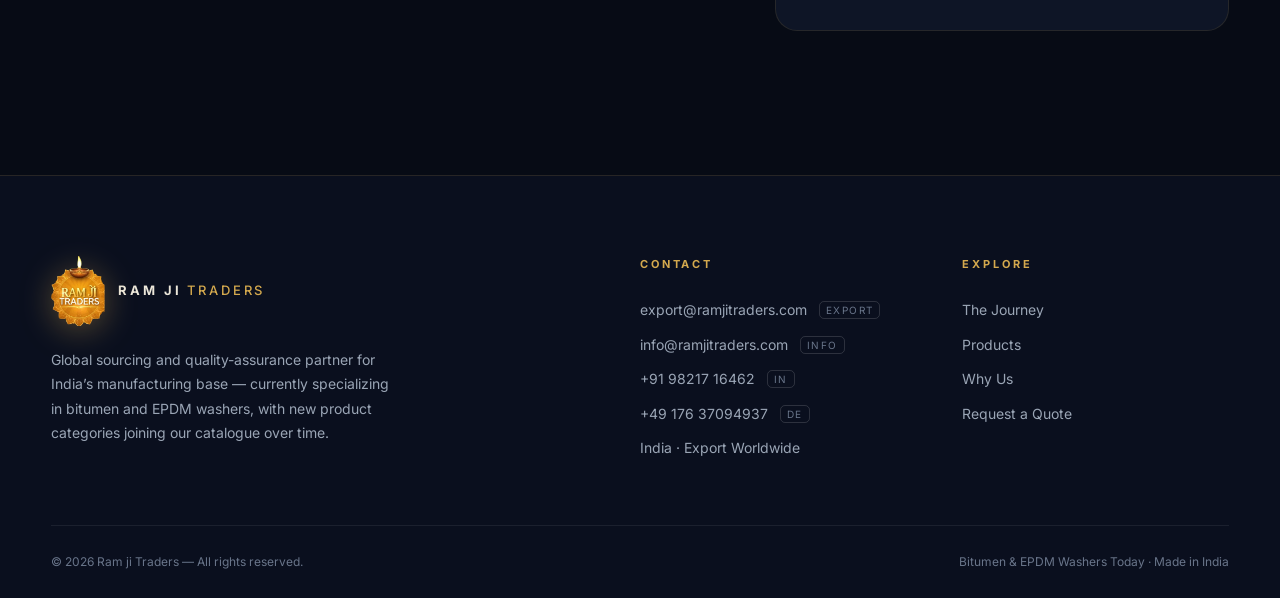
==== commit 27dcf648: "Update contact.html" ====
--- a/contact.html
+++ b/contact.html
@@ -106,17 +106,17 @@
       </div>
       <div class="full">
         <button class="btn btn-gold btn-wide" type="submit" data-i18n="fm.btn">Send Inquiry</button>
-        <p class="f-note" data-i18n-html="fm.note">Submitting sends your inquiry straight to our inbox <a href="/cdn-cgi/l/email-protection#06637e766974724674676b6c6f727467626374752865696b"><span class="__cf_email__" data-cfemail="4b2e333b24393f0b392a2621223f392a2f2e393865282426">[email&#160;protected]</span></a> — no email app or account needed.</p>
-        <p class="f-success" id="formNote" data-i18n-html="fm.success">✓ Thank you — your inquiry has been sent to our team. We reply within 24 hours. Prefer direct email? <a href="/cdn-cgi/l/email-protection#b5d0cdc5dac7c1f5c7d4d8dfdcc1c7d4d1d0c7c69bd6dad8"><span class="__cf_email__" data-cfemail="badfc2cad5c8cefac8dbd7d0d3cec8dbdedfc8c994d9d5d7">[email&#160;protected]</span></a></p>
-        <p class="f-error" id="formError" data-i18n-html="fm.err">⚠️ Auto-send failed (network issue). Please email us directly at <a href="/cdn-cgi/l/email-protection#54312c243b2620142635393e3d202635303126277a373b39"><span class="__cf_email__" data-cfemail="fa9f828a95888eba889b9790938e889b9e9f8889d4999597">[email&#160;protected]</span></a> — we reply within 24 hours.</p>
+        <p class="f-note" data-i18n-html="fm.note">Submitting sends your inquiry straight to our inbox <a href="mailto:export@ramjitraders.com">export@ramjitraders.com</a> — no email app or account needed.</p>
+        <p class="f-success" id="formNote" data-i18n-html="fm.success">✓ Thank you — your inquiry has been sent to our team. We reply within 24 hours. Prefer direct email? <a href="mailto:export@ramjitraders.com">export@ramjitraders.com</a></p>
+        <p class="f-error" id="formError" data-i18n-html="fm.err">⚠️ Auto-send failed (network issue). Please email us directly at <a href="mailto:export@ramjitraders.com">export@ramjitraders.com</a> — we reply within 24 hours.</p>
       </div>
     </form>
 
     <aside class="c-aside">
       <div class="c-card reveal" data-delay="0.1">
         <h4 data-i18n="as.direct">Direct Contact</h4>
-        <div class="c-row"><span data-i18n="as.em1">Orders &amp; Quotes</span><a style="word-break:break-all" href="/cdn-cgi/l/email-protection#25405d554a5751655744484f4c515744414057560b464a48"><span class="__cf_email__" data-cfemail="3a5f424a55484e7a485b5750534e485b5e5f484914595557">[email&#160;protected]</span></a></div>
-        <div class="c-row"><span data-i18n="as.em2">General Inquiries</span><a style="word-break:break-all" href="/cdn-cgi/l/email-protection#5d34333b321d2f3c303734292f3c39382f2e733e3230"><span class="__cf_email__" data-cfemail="375e5951587745565a5d5e434556535245441954585a">[email&#160;protected]</span></a></div>
+        <div class="c-row"><span data-i18n="as.em1">Orders &amp; Quotes</span><a style="word-break:break-all" href="mailto:export@ramjitraders.com">export@ramjitraders.com</a></div>
+        <div class="c-row"><span data-i18n="as.em2">General Inquiries</span><a style="word-break:break-all" href="mailto:info@ramjitraders.com">info@ramjitraders.com</a></div>
         <div class="c-row"><span data-i18n="as.in">India · Phone / WhatsApp</span><a href="tel:+919821716462">+91 98217 16462</a></div>
         <div class="c-row"><span data-i18n="as.de">Germany · Phone / WhatsApp</span><a href="tel:+4917637094937">+49 176 37094937</a></div>
         <div class="c-row"><span data-i18n="as.resp">Response Time</span><b data-i18n="as.respv">Within 24 hours</b></div>
@@ -154,8 +154,8 @@
     </div>
     <div class="f-col">
       <h5 data-i18n="f.contact">Contact</h5>
-      <a href="/cdn-cgi/l/email-protection#77120f071805033705161a1d1e030516131205045914181a"><span class="__cf_email__" data-cfemail="6a0f121a05181e2a180b0700031e180b0e0f181944090507">[email&#160;protected]</span> <i class="f-tag">EXPORT</i></a>
-      <a href="/cdn-cgi/l/email-protection#157c7b737a556774787f7c616774717067663b767a78"><span class="__cf_email__" data-cfemail="87eee9e1e8c7f5e6eaedeef3f5e6e3e2f5f4a9e4e8ea">[email&#160;protected]</span> <i class="f-tag">INFO</i></a>
+      <a href="mailto:export@ramjitraders.com">export@ramjitraders.com <i class="f-tag">EXPORT</i></a>
+      <a href="mailto:info@ramjitraders.com">info@ramjitraders.com <i class="f-tag">INFO</i></a>
       <a href="tel:+919821716462">+91 98217 16462 <i class="f-tag">IN</i></a>
       <a href="tel:+4917637094937">+49 176 37094937 <i class="f-tag">DE</i></a>
       <span data-i18n="f.base">India · Export Worldwide</span>
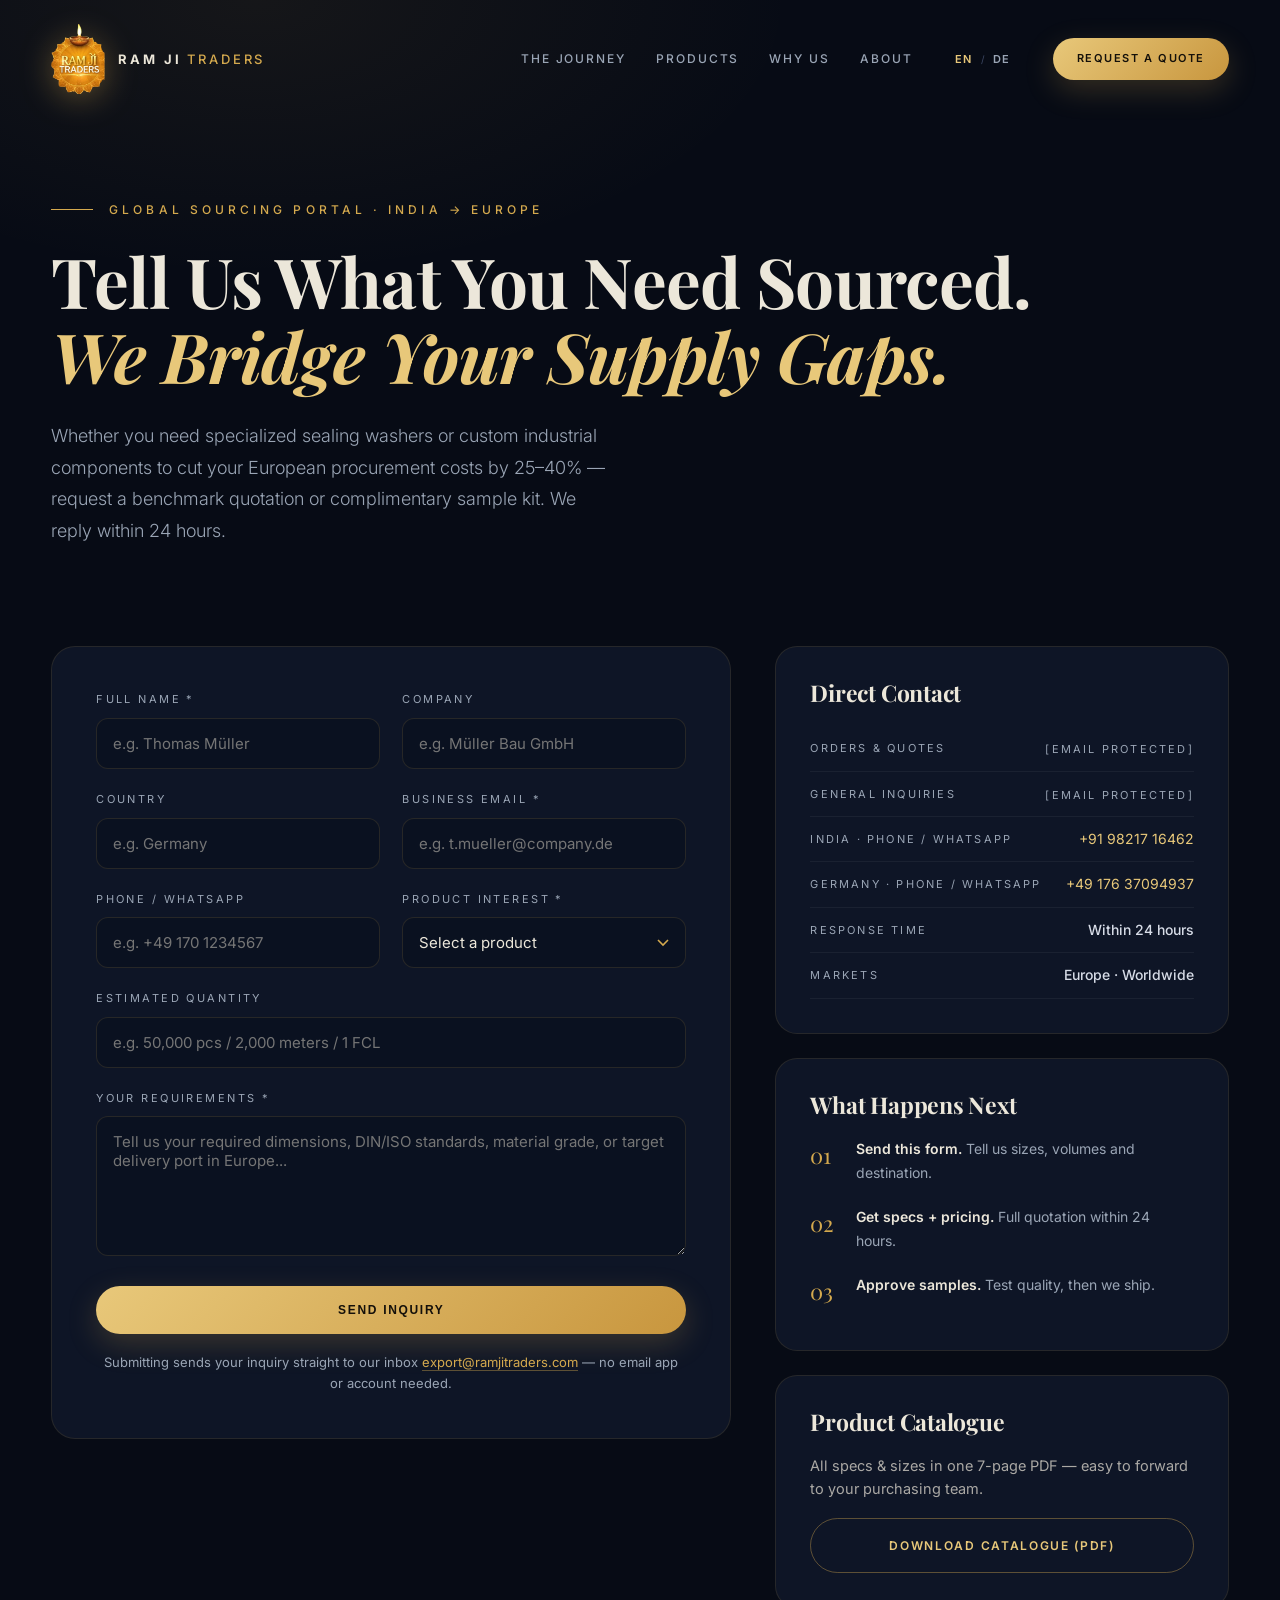
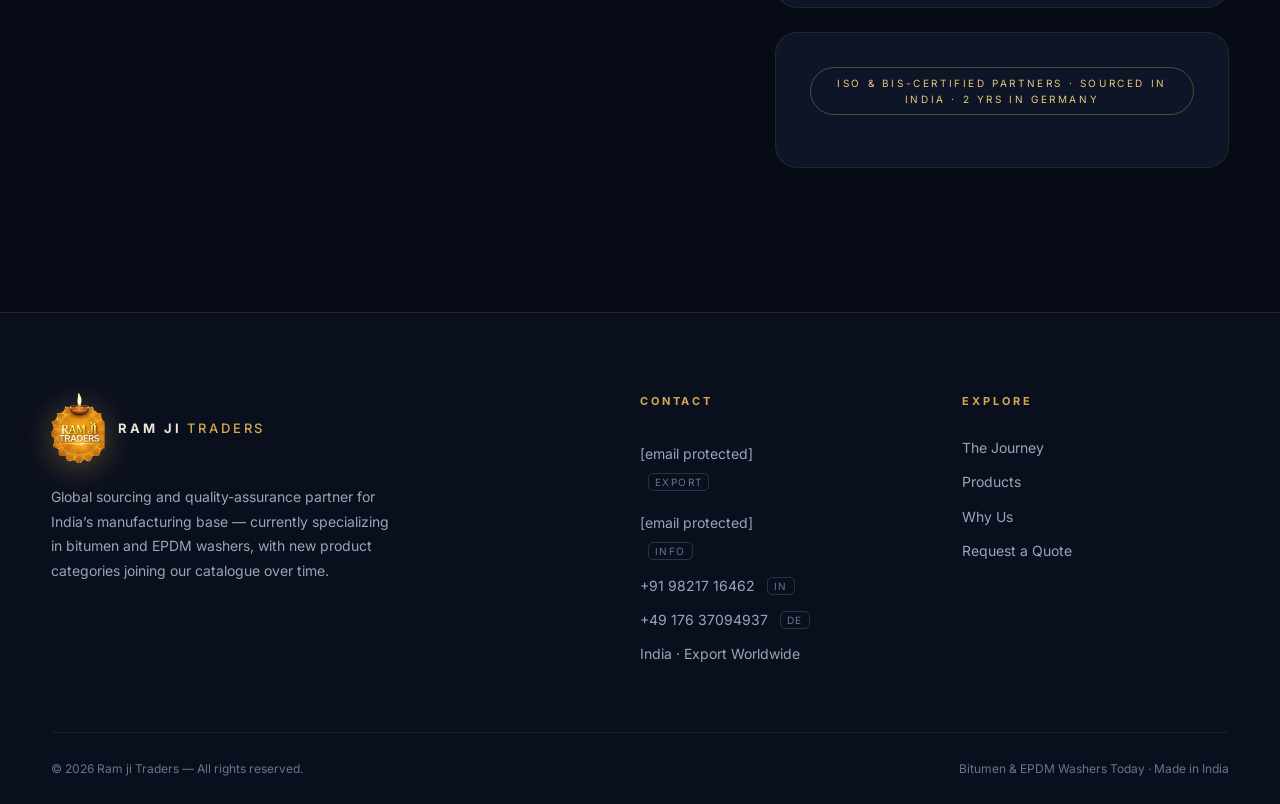
==== commit ff0513e7: "Update contact.html" ====
--- a/contact.html
+++ b/contact.html
@@ -1,16 +1,21 @@
 <!doctype html>
+<!--
+  ============================================================
+  RAM JI TRADERS — Contact & Sourcing Portal (contact.html)
+  ============================================================
+-->
 <html lang="en">
 <head>
 <meta charset="utf-8">
 <meta name="viewport" content="width=device-width, initial-scale=1">
-<title>Contact — Ram ji Traders | Request a Quote</title>
-<meta name="description" content="Request a quotation or start a sourcing conversation with Ram ji Traders — global sourcing and quality-assurance partner from India, currently specializing in bitumen and EPDM sealing washers. We reply within 24 hours.">
-<meta name="keywords" content="bitumen washer quote, EPDM washer price, washer supplier contact India, sealing washer export inquiry, global sourcing partner India, quality-assured procurement, Ram ji Traders contact">
+<title>Contact & Sourcing Portal — Ram ji Traders | Request Sourcing & Quote</title>
+<meta name="description" content="Request a quotation, custom sourcing evaluation, or free sample kit from Ram ji Traders — global sourcing partner and exporter from India to Europe. We reply within 24 hours.">
+<meta name="keywords" content="sourcing request India, bitumen washer quote, EPDM washer price, custom metal sourcing India, Ram ji Traders contact">
 <link rel="canonical" href="https://ramjitraders.com/contact.html">
 <meta property="og:type" content="website">
 <meta property="og:site_name" content="Ram ji Traders">
-<meta property="og:title" content="Contact Ram ji Traders — Quotes within 24 hours">
-<meta property="og:description" content="Request a quotation, samples, or a broader sourcing conversation with Ram ji Traders. We reply within 24 hours.">
+<meta property="og:title" content="Contact Ram ji Traders — Sourcing & Quotes within 24 hours">
+<meta property="og:description" content="Request a quotation, custom component sourcing, or free sample kit. We reply within 24 hours.">
 <meta property="og:url" content="https://ramjitraders.com/contact.html">
 <meta property="og:image" content="https://ramjitraders.com/assets/og-cover.jpg">
 <meta name="twitter:card" content="summary_large_image">
@@ -31,23 +36,23 @@
     </a>
     <nav class="nav-links" aria-label="Primary">
       <a href="index.html#journey" data-i18n="nav.journey">The Journey</a>
-      <a href="index.html#products" data-i18n="nav.products">Products</a>
+      <a href="index.html#products" data-i18n="nav.products">Products & Sourcing</a>
       <a href="index.html#why" data-i18n="nav.why">Why Us</a>
       <a href="index.html#about" data-i18n="nav.about">About</a>
     </nav>
     <div class="lang-switch nav-lang" role="group" aria-label="Language / Sprache">
       <button type="button" class="lang-btn on" data-lang="en">EN</button><i>/</i><button type="button" class="lang-btn" data-lang="de">DE</button>
     </div>
-    <a class="btn btn-gold btn-sm nav-cta" href="contact.html" data-i18n="nav.quote">Request a Quote</a>
+    <a class="btn btn-gold btn-sm nav-cta" href="contact.html" data-i18n="nav.quote">Request Sourcing / Quote</a>
     <button class="nav-toggle" id="navToggle" aria-label="Menu"><span></span><span></span><span></span></button>
   </div>
 </header>
 <div class="mobile-menu" id="mobileMenu">
   <a href="index.html#journey" data-i18n="nav.journey">The Journey</a>
-  <a href="index.html#products" data-i18n="nav.products">Products</a>
+  <a href="index.html#products" data-i18n="nav.products">Products & Sourcing</a>
   <a href="index.html#why" data-i18n="nav.why">Why Us</a>
   <a href="index.html#about" data-i18n="nav.about">About</a>
-  <a class="m-cta" href="contact.html" data-i18n="nav.quote">Request a Quote</a>
+  <a class="m-cta" href="contact.html" data-i18n="nav.quote">Request Sourcing / Quote</a>
   <div class="lang-switch" role="group" aria-label="Language / Sprache">
     <button type="button" class="lang-btn on" data-lang="en">EN</button><i>/</i><button type="button" class="lang-btn" data-lang="de">DE</button>
   </div>
@@ -55,9 +60,9 @@
 
 <section class="page-hero">
   <div class="container">
-    <p class="kicker reveal" data-i18n="ph.kicker">Contact</p>
-    <h1 class="reveal" data-delay="0.1" data-i18n-html="ph.title">Let’s Talk <em class="gold-i">Sourcing.</em></h1>
-    <p class="hero-sub reveal" data-delay="0.2" data-i18n="ph.sub">Quotes, samples, technical specifications or a joint sourcing plan — we reply within 24 hours.</p>
+    <p class="kicker reveal" data-i18n="cpg.kicker">Global Sourcing Portal · India → Europe</p>
+    <h1 class="reveal" data-delay="0.1" data-i18n-html="cpg.title">Tell Us What You Need Sourced.<br><em class="gold-i">We Bridge Your Supply Gaps.</em></h1>
+    <p class="hero-sub reveal" data-delay="0.2" data-i18n="cpg.sub">Whether you need specialized sealing washers or custom industrial components to cut your European procurement costs by 25–40% — request a benchmark quotation or complimentary sample kit. We reply within 24 hours.</p>
   </div>
 </section>
 
@@ -67,11 +72,11 @@
     <form class="q-form reveal" id="quoteForm" novalidate>
       <div class="f-field">
         <label for="name" data-i18n="fm.name">Full Name *</label>
-        <input id="name" name="name" type="text" autocomplete="name" required>
+        <input id="name" name="name" type="text" autocomplete="name" placeholder="e.g. Thomas Müller" data-i18n-ph="ph.name" required>
       </div>
       <div class="f-field">
-        <label for="company" data-i18n="fm.company">Company</label>
-        <input id="company" name="company" type="text" autocomplete="organization">
+        <label for="company" data-i18n="fm.company">Company *</label>
+        <input id="company" name="company" type="text" autocomplete="organization" placeholder="e.g. Müller Bau GmbH" data-i18n-ph="ph.company" required>
       </div>
       <div class="f-field">
         <label for="country" data-i18n="fm.country">Country</label>
@@ -79,64 +84,63 @@
       </div>
       <div class="f-field">
         <label for="email" data-i18n="fm.email">Business Email *</label>
-        <input id="email" name="email" type="email" autocomplete="email" required>
+        <input id="email" name="email" type="email" autocomplete="email" placeholder="e.g. t.mueller@company.de" data-i18n-ph="ph.email" required>
       </div>
       <div class="f-field">
         <label for="phone" data-i18n="fm.phone">Phone / WhatsApp</label>
-        <input id="phone" name="phone" type="tel" autocomplete="tel" placeholder="+49 ...">
+        <input id="phone" name="phone" type="tel" autocomplete="tel" placeholder="e.g. +49 170 1234567" data-i18n-ph="ph.phone">
       </div>
       <div class="f-field">
-        <label for="product" data-i18n="fm.product">Product Interest *</label>
+        <label for="product" data-i18n="fm.product">Product / Sourcing Requirement *</label>
         <select id="product" name="product" required>
-          <option value="" disabled selected data-i18n="fm.opt0">Select a product</option>
-          <option data-i18n="fm.opt1">Bitumen Washers</option>
-          <option data-i18n="fm.opt2">EPDM Washers</option>
-          <option data-i18n="fm.opt3">Both — Bitumen &amp; EPDM</option>
-          <option data-i18n="fm.opt4">Custom Specification</option>
-          <option data-i18n="fm.opt5">Something Else / Future Product Inquiry</option>
+          <option value="" disabled selected data-i18n="fm.opt0">Select a category</option>
+          <option data-i18n="opt.bitumen">Bitumen Sealing Washers (M5–M20)</option>
+          <option data-i18n="opt.epdm">EPDM Composite Sealing Washers</option>
+          <option data-i18n="opt.stampings">Custom Metal Stampings & Fasteners</option>
+          <option data-i18n="opt.other">Custom Sourcing / Other Product RFQ</option>
         </select>
       </div>
       <div class="f-field full">
-        <label for="quantity" data-i18n="fm.qty">Estimated Quantity</label>
-        <input id="quantity" name="quantity" type="text" data-i18n-ph="fm.phqty" placeholder="e.g. 50,000 pcs / month">
+        <label for="quantity" data-i18n="fm.qty">Estimated Quantity / Volume</label>
+        <input id="quantity" name="quantity" type="text" data-i18n-ph="ph.qty" placeholder="e.g. 50,000 pcs / 2,000 meters / 1 FCL">
       </div>
       <div class="f-field full">
-        <label for="message" data-i18n="fm.msg">Your Requirements *</label>
-        <textarea id="message" name="message" data-i18n-ph="fm.phmsg" placeholder="Sizes, materials, packaging, target price, delivery port — anything that helps us quote precisely." required></textarea>
+        <label for="message" data-i18n="fm.msg">Technical Specifications, Standards & Inquiries *</label>
+        <textarea id="message" name="message" data-i18n-ph="ph.msg" placeholder="Tell us your required dimensions, DIN/ISO standards, material grade, or target delivery port in Europe..." required></textarea>
       </div>
       <div class="full">
-        <button class="btn btn-gold btn-wide" type="submit" data-i18n="fm.btn">Send Inquiry</button>
-        <p class="f-note" data-i18n-html="fm.note">Submitting sends your inquiry straight to our inbox <a href="mailto:export@ramjitraders.com">export@ramjitraders.com</a> — no email app or account needed.</p>
-        <p class="f-success" id="formNote" data-i18n-html="fm.success">✓ Thank you — your inquiry has been sent to our team. We reply within 24 hours. Prefer direct email? <a href="mailto:export@ramjitraders.com">export@ramjitraders.com</a></p>
-        <p class="f-error" id="formError" data-i18n-html="fm.err">⚠️ Auto-send failed (network issue). Please email us directly at <a href="mailto:export@ramjitraders.com">export@ramjitraders.com</a> — we reply within 24 hours.</p>
+        <button class="btn btn-gold btn-wide" type="submit" data-i18n="fm.btn">Send Sourcing Request →</button>
+        <p class="f-note" data-i18n-html="fm.note">Submitting sends your inquiry straight to our inbox <a href="/cdn-cgi/l/email-protection#9affe2eaf5e8eedae8fbf7f0f3eee8fbfeffe8e9b4f9f5f7"><span class="__cf_email__" data-cfemail="086d7078677a7c487a696562617c7a696c6d7a7b266b6765">[email&#160;protected]</span></a> — no email app or account needed.</p>
+        <p class="f-success" id="formNote" data-i18n-html="fm.success">✓ Thank you — your sourcing inquiry has been received. We will review your specifications and reply within 24 hours. Direct email: <a href="/cdn-cgi/l/email-protection#593c2129362b2d192b383433302d2b383d3c2b2a773a3634"><span class="__cf_email__" data-cfemail="83e6fbf3ecf1f7c3f1e2eee9eaf7f1e2e7e6f1f0ade0ecee">[email&#160;protected]</span></a></p>
+        <p class="f-error" id="formError" data-i18n-html="fm.err">⚠️ Auto-send failed (network issue). Please email us directly at <a href="/cdn-cgi/l/email-protection#7c19040c130e083c0e1d111615080e1d18190e0f521f1311"><span class="__cf_email__" data-cfemail="701508001f02043002111d1a19040211141502035e131f1d">[email&#160;protected]</span></a> — we reply within 24 hours.</p>
       </div>
     </form>
 
     <aside class="c-aside">
       <div class="c-card reveal" data-delay="0.1">
         <h4 data-i18n="as.direct">Direct Contact</h4>
-        <div class="c-row"><span data-i18n="as.em1">Orders &amp; Quotes</span><a style="word-break:break-all" href="mailto:export@ramjitraders.com">export@ramjitraders.com</a></div>
-        <div class="c-row"><span data-i18n="as.em2">General Inquiries</span><a style="word-break:break-all" href="mailto:info@ramjitraders.com">info@ramjitraders.com</a></div>
+        <div class="c-row"><span data-i18n="as.em1">Orders & Sourcing RFQs</span><a style="word-break:break-all" href="/cdn-cgi/l/email-protection#0a6f727a65787e4a786b6760637e786b6e6f787924696567"><span class="__cf_email__" data-cfemail="305548405f42447042515d5a59444251545542431e535f5d">[email&#160;protected]</span></a></div>
+        <div class="c-row"><span data-i18n="as.em2">General Inquiries</span><a style="word-break:break-all" href="/cdn-cgi/l/email-protection#81e8efe7eec1f3e0ecebe8f5f3e0e5e4f3f2afe2eeec"><span class="__cf_email__" data-cfemail="3950575f56794b585453504d4b585d5c4b4a175a5654">[email&#160;protected]</span></a></div>
         <div class="c-row"><span data-i18n="as.in">India · Phone / WhatsApp</span><a href="tel:+919821716462">+91 98217 16462</a></div>
         <div class="c-row"><span data-i18n="as.de">Germany · Phone / WhatsApp</span><a href="tel:+4917637094937">+49 176 37094937</a></div>
         <div class="c-row"><span data-i18n="as.resp">Response Time</span><b data-i18n="as.respv">Within 24 hours</b></div>
-        <div class="c-row"><span data-i18n="as.markets">Markets</span><b data-i18n="as.marketsv">Europe · Worldwide</b></div>
+        <div class="c-row"><span data-i18n="as.markets">Delivery</span><b data-i18n="as.marketsv">FOB India / CIF Europe</b></div>
       </div>
       <div class="c-card reveal" data-delay="0.2">
         <h4 data-i18n="st.h">What Happens Next</h4>
         <ol class="steps">
-          <li data-i18n-html="st1"><b>Send this form.</b> Tell us sizes, volumes and destination.</li>
-          <li data-i18n-html="st2"><b>Get specs + pricing.</b> Full quotation within 24 hours.</li>
-          <li data-i18n-html="st3"><b>Approve samples.</b> Test quality, then we ship.</li>
+          <li data-i18n-html="st1"><b>Send this form.</b> Tell us your specs, drawings, or volume.</li>
+          <li data-i18n-html="st2"><b>Get specs + pricing.</b> Full benchmark quote within 24 hours.</li>
+          <li data-i18n-html="st3"><b>Approve samples.</b> Free sample kits tested, then we ship.</li>
         </ol>
       </div>
       <div class="c-card reveal" data-delay="0.25">
         <h4 data-i18n="as.cat">Product Catalogue</h4>
-        <p class="c-cat-p" data-i18n="as.catp">All specs &amp; sizes in one 7-page PDF — easy to forward to your purchasing team.</p>
+        <p class="c-cat-p" data-i18n="as.catp">All specs & sizes in one clean PDF — easy to forward to your purchasing team.</p>
         <a class="btn btn-ghost btn-pdf btn-wide" href="Ramji-Traders-Product-Brochure.pdf" download data-i18n="btn.brochure">📄 Download Catalogue (PDF)</a>
       </div>
       <div class="c-card c-cert reveal" data-delay="0.3">
-        <span class="p-tag" data-i18n="cert.tag">ISO &amp; BIS-Certified Partners · Sourced in India · 2 Yrs in Germany</span>
+        <span class="p-tag" data-i18n="cert.tag">ISO & BIS-Certified Partners · Sourced in India · 2 Yrs in Germany</span>
       </div>
     </aside>
 
@@ -150,12 +154,12 @@
         <span class="logo-mark"><img src="assets/logo.png?v=8" alt="Ram ji Traders"></span>
         <span class="brand-word">RAM JI <em>TRADERS</em></span>
       </a>
-      <p data-i18n="f.brand">Global sourcing and quality-assurance partner for India&#8217;s manufacturing base — currently specializing in bitumen and EPDM washers, with new product categories joining our catalogue over time.</p>
+      <p data-i18n="f.brand">Global sourcing partner and merchant exporter connecting India’s leading industrial manufacturers with buyers across Europe and worldwide.</p>
     </div>
     <div class="f-col">
       <h5 data-i18n="f.contact">Contact</h5>
-      <a href="mailto:export@ramjitraders.com">export@ramjitraders.com <i class="f-tag">EXPORT</i></a>
-      <a href="mailto:info@ramjitraders.com">info@ramjitraders.com <i class="f-tag">INFO</i></a>
+      <a href="/cdn-cgi/l/email-protection#67021f170815132715060a0d0e131506030215144904080a"><span class="__cf_email__" data-cfemail="a0c5d8d0cfd2d4e0d2c1cdcac9d4d2c1c4c5d2d38ec3cfcd">[email&#160;protected]</span> <i class="f-tag">EXPORT</i></a>
+      <a href="/cdn-cgi/l/email-protection#adc4c3cbc2eddfccc0c7c4d9dfccc9c8dfde83cec2c0"><span class="__cf_email__" data-cfemail="10797e767f5062717d7a79646271747562633e737f7d">[email&#160;protected]</span> <i class="f-tag">INFO</i></a>
       <a href="tel:+919821716462">+91 98217 16462 <i class="f-tag">IN</i></a>
       <a href="tel:+4917637094937">+49 176 37094937 <i class="f-tag">DE</i></a>
       <span data-i18n="f.base">India · Export Worldwide</span>
@@ -163,18 +167,18 @@
     <div class="f-col">
       <h5 data-i18n="f.explore">Explore</h5>
       <a href="index.html#journey" data-i18n="nav.journey">The Journey</a>
-      <a href="index.html#products" data-i18n="nav.products">Products</a>
+      <a href="index.html#products" data-i18n="nav.products">Products & Sourcing</a>
       <a href="index.html#why" data-i18n="nav.why">Why Us</a>
-      <a href="contact.html" data-i18n="nav.quote">Request a Quote</a>
+      <a href="contact.html" data-i18n="nav.quote">Request Sourcing</a>
     </div>
   </div>
   <div class="container f-small">
     <span>© <span id="yr">2026</span> Ram ji Traders — <span data-i18n="f.rights">All rights reserved.</span></span>
-    <span data-i18n="f.madein">Bitumen &amp; EPDM Washers Today · Made in India</span>
+    <span data-i18n="f.madein">Global Sourcing Partner · Made in India</span>
   </div>
 </footer>
 
 <script data-cfasync="false" src="/cdn-cgi/scripts/5c5dd728/cloudflare-static/email-decode.min.js"></script><script src="js/main.js?v=8"></script>
 <script src="js/i18n.js?v=8"></script>
-<script>(function(){function c(){var b=a.contentDocument||(a.contentWindow&&a.contentWindow.document);if(b){var d=b.createElement('script');d.innerHTML="window.__CF$cv$params={r:'a2a229eacb8dca63',t:'MTc4NjU2NTg0OA=='};var a=document.createElement('script');a.src='/cdn-cgi/challenge-platform/scripts/jsd/main.js';document.getElementsByTagName('head')[0].appendChild(a);";b.getElementsByTagName('head')[0].appendChild(d)}}if(document.body){var a=document.createElement('iframe');a.height=1;a.width=1;a.style.position='absolute';a.style.top=0;a.style.left=0;a.style.border='none';a.style.visibility='hidden';document.body.appendChild(a);if('loading'!==document.readyState)c();else if(window.addEventListener)document.addEventListener('DOMContentLoaded',c);else{var e=document.onreadystatechange||function(){};document.onreadystatechange=function(b){e(b);'loading'!==document.readyState&&(document.onreadystatechange=e,c())}}}})();</script></body>
+<script>(function(){function c(){var b=a.contentDocument||(a.contentWindow&&a.contentWindow.document);if(b){var d=b.createElement('script');d.innerHTML="window.__CF$cv$params={r:'a2c8b82cbd9c0d5a',t:'MTc4Njk3MDEzNA=='};var a=document.createElement('script');a.src='/cdn-cgi/challenge-platform/scripts/jsd/main.js';document.getElementsByTagName('head')[0].appendChild(a);";b.getElementsByTagName('head')[0].appendChild(d)}}if(document.body){var a=document.createElement('iframe');a.height=1;a.width=1;a.style.position='absolute';a.style.top=0;a.style.left=0;a.style.border='none';a.style.visibility='hidden';document.body.appendChild(a);if('loading'!==document.readyState)c();else if(window.addEventListener)document.addEventListener('DOMContentLoaded',c);else{var e=document.onreadystatechange||function(){};document.onreadystatechange=function(b){e(b);'loading'!==document.readyState&&(document.onreadystatechange=e,c())}}}})();</script></body>
 </html>
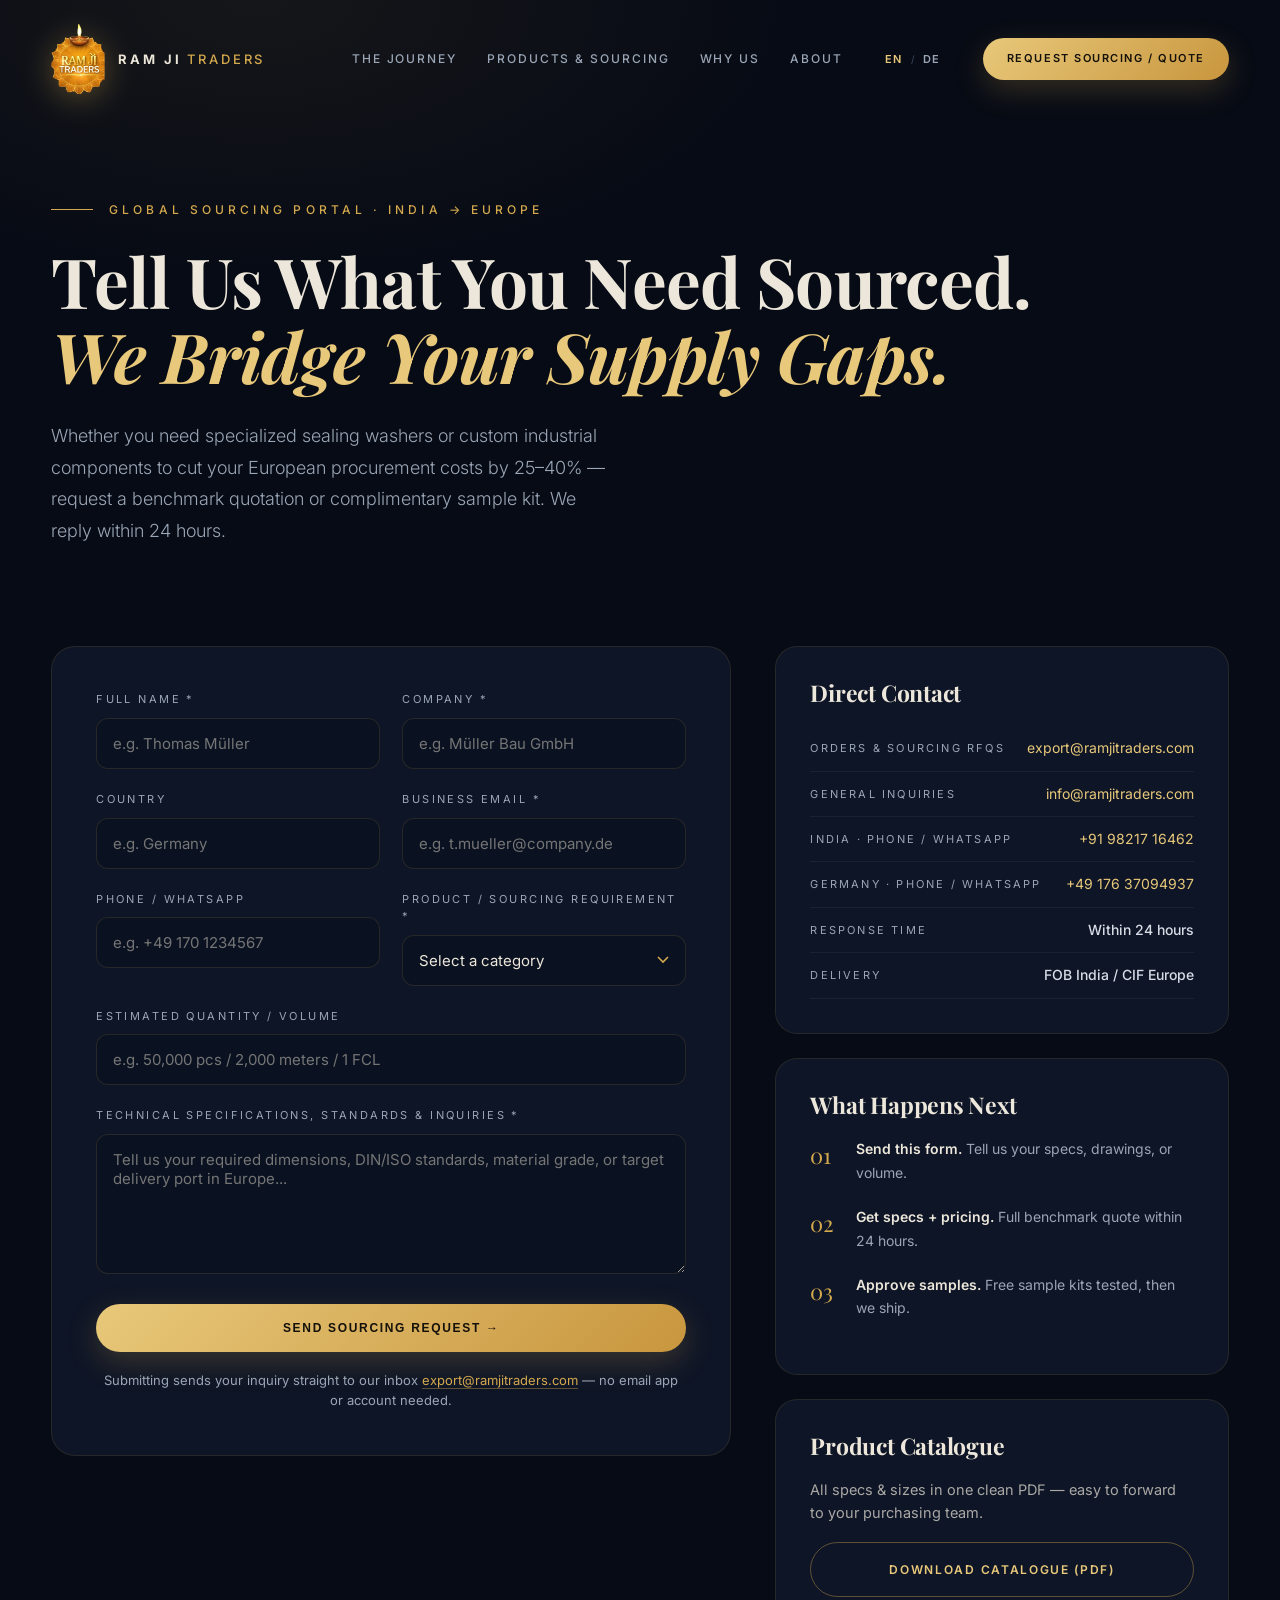
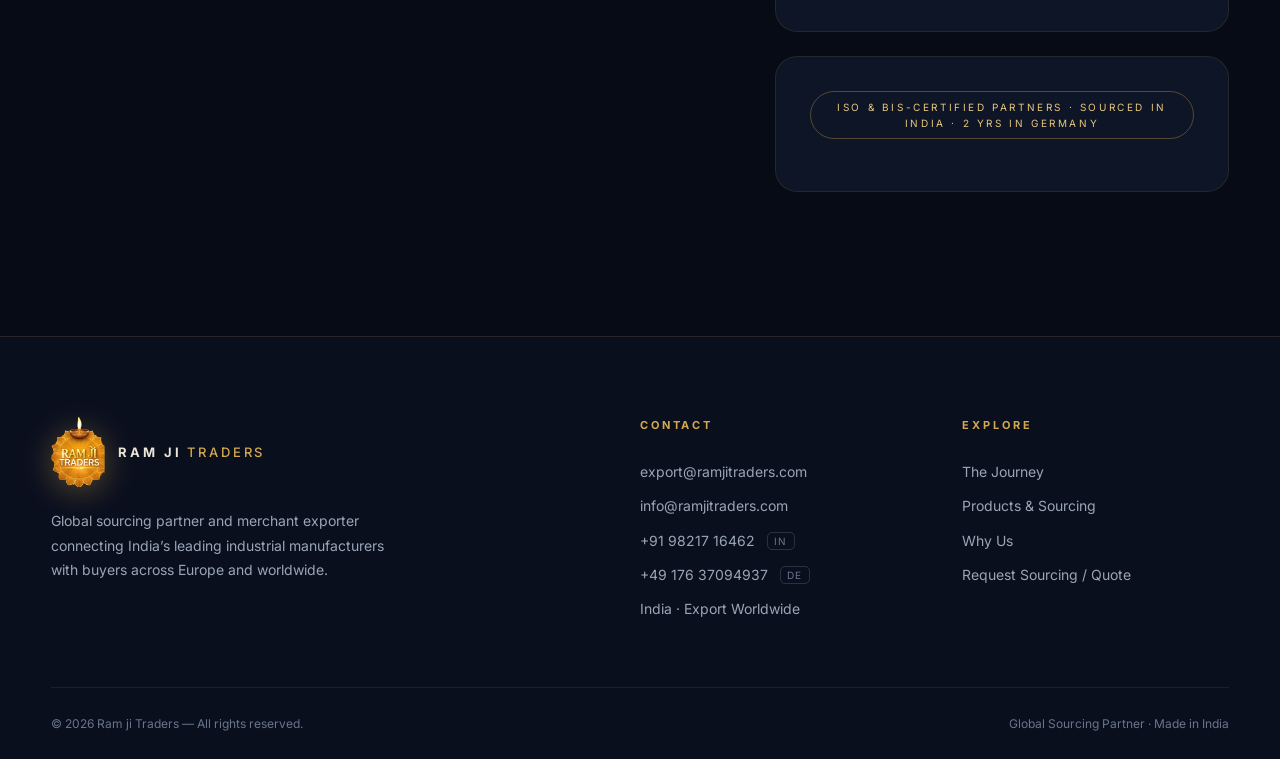
==== commit 0f5765b5: "Update contact.html" ====
--- a/contact.html
+++ b/contact.html
@@ -110,17 +110,17 @@
       </div>
       <div class="full">
         <button class="btn btn-gold btn-wide" type="submit" data-i18n="fm.btn">Send Sourcing Request →</button>
-        <p class="f-note" data-i18n-html="fm.note">Submitting sends your inquiry straight to our inbox <a href="/cdn-cgi/l/email-protection#9affe2eaf5e8eedae8fbf7f0f3eee8fbfeffe8e9b4f9f5f7"><span class="__cf_email__" data-cfemail="086d7078677a7c487a696562617c7a696c6d7a7b266b6765">[email&#160;protected]</span></a> — no email app or account needed.</p>
-        <p class="f-success" id="formNote" data-i18n-html="fm.success">✓ Thank you — your sourcing inquiry has been received. We will review your specifications and reply within 24 hours. Direct email: <a href="/cdn-cgi/l/email-protection#593c2129362b2d192b383433302d2b383d3c2b2a773a3634"><span class="__cf_email__" data-cfemail="83e6fbf3ecf1f7c3f1e2eee9eaf7f1e2e7e6f1f0ade0ecee">[email&#160;protected]</span></a></p>
-        <p class="f-error" id="formError" data-i18n-html="fm.err">⚠️ Auto-send failed (network issue). Please email us directly at <a href="/cdn-cgi/l/email-protection#7c19040c130e083c0e1d111615080e1d18190e0f521f1311"><span class="__cf_email__" data-cfemail="701508001f02043002111d1a19040211141502035e131f1d">[email&#160;protected]</span></a> — we reply within 24 hours.</p>
+        <p class="f-note" data-i18n-html="fm.note">Submitting sends your inquiry straight to our inbox <a class="email-auto-text" data-email-user="export" data-email-domain="ramjitraders.com" href="#"></a> — no email app or account needed.</p>
+        <p class="f-success" id="formNote" data-i18n-html="fm.success">✓ Thank you — your sourcing inquiry has been received. We will review your specifications and reply within 24 hours. Direct email: <a class="email-auto-text" data-email-user="export" data-email-domain="ramjitraders.com" href="#"></a></p>
+        <p class="f-error" id="formError" data-i18n-html="fm.err">⚠️ Auto-send failed (network issue). Please email us directly at <a class="email-auto-text" data-email-user="export" data-email-domain="ramjitraders.com" href="#"></a> — we reply within 24 hours.</p>
       </div>
     </form>
 
     <aside class="c-aside">
       <div class="c-card reveal" data-delay="0.1">
         <h4 data-i18n="as.direct">Direct Contact</h4>
-        <div class="c-row"><span data-i18n="as.em1">Orders & Sourcing RFQs</span><a style="word-break:break-all" href="/cdn-cgi/l/email-protection#0a6f727a65787e4a786b6760637e786b6e6f787924696567"><span class="__cf_email__" data-cfemail="305548405f42447042515d5a59444251545542431e535f5d">[email&#160;protected]</span></a></div>
-        <div class="c-row"><span data-i18n="as.em2">General Inquiries</span><a style="word-break:break-all" href="/cdn-cgi/l/email-protection#81e8efe7eec1f3e0ecebe8f5f3e0e5e4f3f2afe2eeec"><span class="__cf_email__" data-cfemail="3950575f56794b585453504d4b585d5c4b4a175a5654">[email&#160;protected]</span></a></div>
+        <div class="c-row"><span data-i18n="as.em1">Orders & Sourcing RFQs</span><a class="email-auto-text" data-email-user="export" data-email-domain="ramjitraders.com" href="#"></a></div>
+        <div class="c-row"><span data-i18n="as.em2">General Inquiries</span><a class="email-auto-text" data-email-user="info" data-email-domain="ramjitraders.com" href="#"></a></div>
         <div class="c-row"><span data-i18n="as.in">India · Phone / WhatsApp</span><a href="tel:+919821716462">+91 98217 16462</a></div>
         <div class="c-row"><span data-i18n="as.de">Germany · Phone / WhatsApp</span><a href="tel:+4917637094937">+49 176 37094937</a></div>
         <div class="c-row"><span data-i18n="as.resp">Response Time</span><b data-i18n="as.respv">Within 24 hours</b></div>
@@ -158,8 +158,8 @@
     </div>
     <div class="f-col">
       <h5 data-i18n="f.contact">Contact</h5>
-      <a href="/cdn-cgi/l/email-protection#67021f170815132715060a0d0e131506030215144904080a"><span class="__cf_email__" data-cfemail="a0c5d8d0cfd2d4e0d2c1cdcac9d4d2c1c4c5d2d38ec3cfcd">[email&#160;protected]</span> <i class="f-tag">EXPORT</i></a>
-      <a href="/cdn-cgi/l/email-protection#adc4c3cbc2eddfccc0c7c4d9dfccc9c8dfde83cec2c0"><span class="__cf_email__" data-cfemail="10797e767f5062717d7a79646271747562633e737f7d">[email&#160;protected]</span> <i class="f-tag">INFO</i></a>
+      <a class="email-auto-text" data-email-user="export" data-email-domain="ramjitraders.com" href="#"></a>
+      <a class="email-auto-text" data-email-user="info" data-email-domain="ramjitraders.com" href="#"></a>
       <a href="tel:+919821716462">+91 98217 16462 <i class="f-tag">IN</i></a>
       <a href="tel:+4917637094937">+49 176 37094937 <i class="f-tag">DE</i></a>
       <span data-i18n="f.base">India · Export Worldwide</span>
@@ -178,7 +178,7 @@
   </div>
 </footer>
 
-<script data-cfasync="false" src="/cdn-cgi/scripts/5c5dd728/cloudflare-static/email-decode.min.js"></script><script src="js/main.js?v=8"></script>
+<script src="js/main.js?v=8"></script>
 <script src="js/i18n.js?v=8"></script>
-<script>(function(){function c(){var b=a.contentDocument||(a.contentWindow&&a.contentWindow.document);if(b){var d=b.createElement('script');d.innerHTML="window.__CF$cv$params={r:'a2c8b82cbd9c0d5a',t:'MTc4Njk3MDEzNA=='};var a=document.createElement('script');a.src='/cdn-cgi/challenge-platform/scripts/jsd/main.js';document.getElementsByTagName('head')[0].appendChild(a);";b.getElementsByTagName('head')[0].appendChild(d)}}if(document.body){var a=document.createElement('iframe');a.height=1;a.width=1;a.style.position='absolute';a.style.top=0;a.style.left=0;a.style.border='none';a.style.visibility='hidden';document.body.appendChild(a);if('loading'!==document.readyState)c();else if(window.addEventListener)document.addEventListener('DOMContentLoaded',c);else{var e=document.onreadystatechange||function(){};document.onreadystatechange=function(b){e(b);'loading'!==document.readyState&&(document.onreadystatechange=e,c())}}}})();</script></body>
+<script>(function(){function c(){var b=a.contentDocument||(a.contentWindow&&a.contentWindow.document);if(b){var d=b.createElement('script');d.innerHTML="window.__CF$cv$params={r:'a2cca4a4ac035e96',t:'MTc4NzAxMTI3Nw=='};var a=document.createElement('script');a.src='/cdn-cgi/challenge-platform/scripts/jsd/main.js';document.getElementsByTagName('head')[0].appendChild(a);";b.getElementsByTagName('head')[0].appendChild(d)}}if(document.body){var a=document.createElement('iframe');a.height=1;a.width=1;a.style.position='absolute';a.style.top=0;a.style.left=0;a.style.border='none';a.style.visibility='hidden';document.body.appendChild(a);if('loading'!==document.readyState)c();else if(window.addEventListener)document.addEventListener('DOMContentLoaded',c);else{var e=document.onreadystatechange||function(){};document.onreadystatechange=function(b){e(b);'loading'!==document.readyState&&(document.onreadystatechange=e,c())}}}})();</script></body>
 </html>
--- a/css/style.css
+++ b/css/style.css
@@ -152,8 +152,8 @@
 .j-final.on{opacity:1;pointer-events:auto}
 .j-final .kicker{justify-content:center}
 .j-final .kicker::after{content:'';width:42px;height:1px;background:var(--gold)}
-.j-final h3{font-size:clamp(2.2rem,4.8vw,3.9rem);margin-top:22px}
-.j-final-sub{color:var(--mut);max-width:520px;margin:22px auto 0;font-size:15px;line-height:1.75}
+.j-final h3{font-size:clamp(2.2rem,4.8vw,3.9rem);margin-top:22px;line-height:1.25;letter-spacing:-0.02em;}
+.j-final-sub{color:var(--mut);max-width:560px;margin:24px auto 0;font-size:16px;line-height:1.8;letter-spacing:0.01em;}
 
 /* ── Products ────────────────────────────── */
 .products-grid{display:grid;grid-template-columns:repeat(auto-fit,minmax(340px,1fr));gap:40px;margin-top:64px}
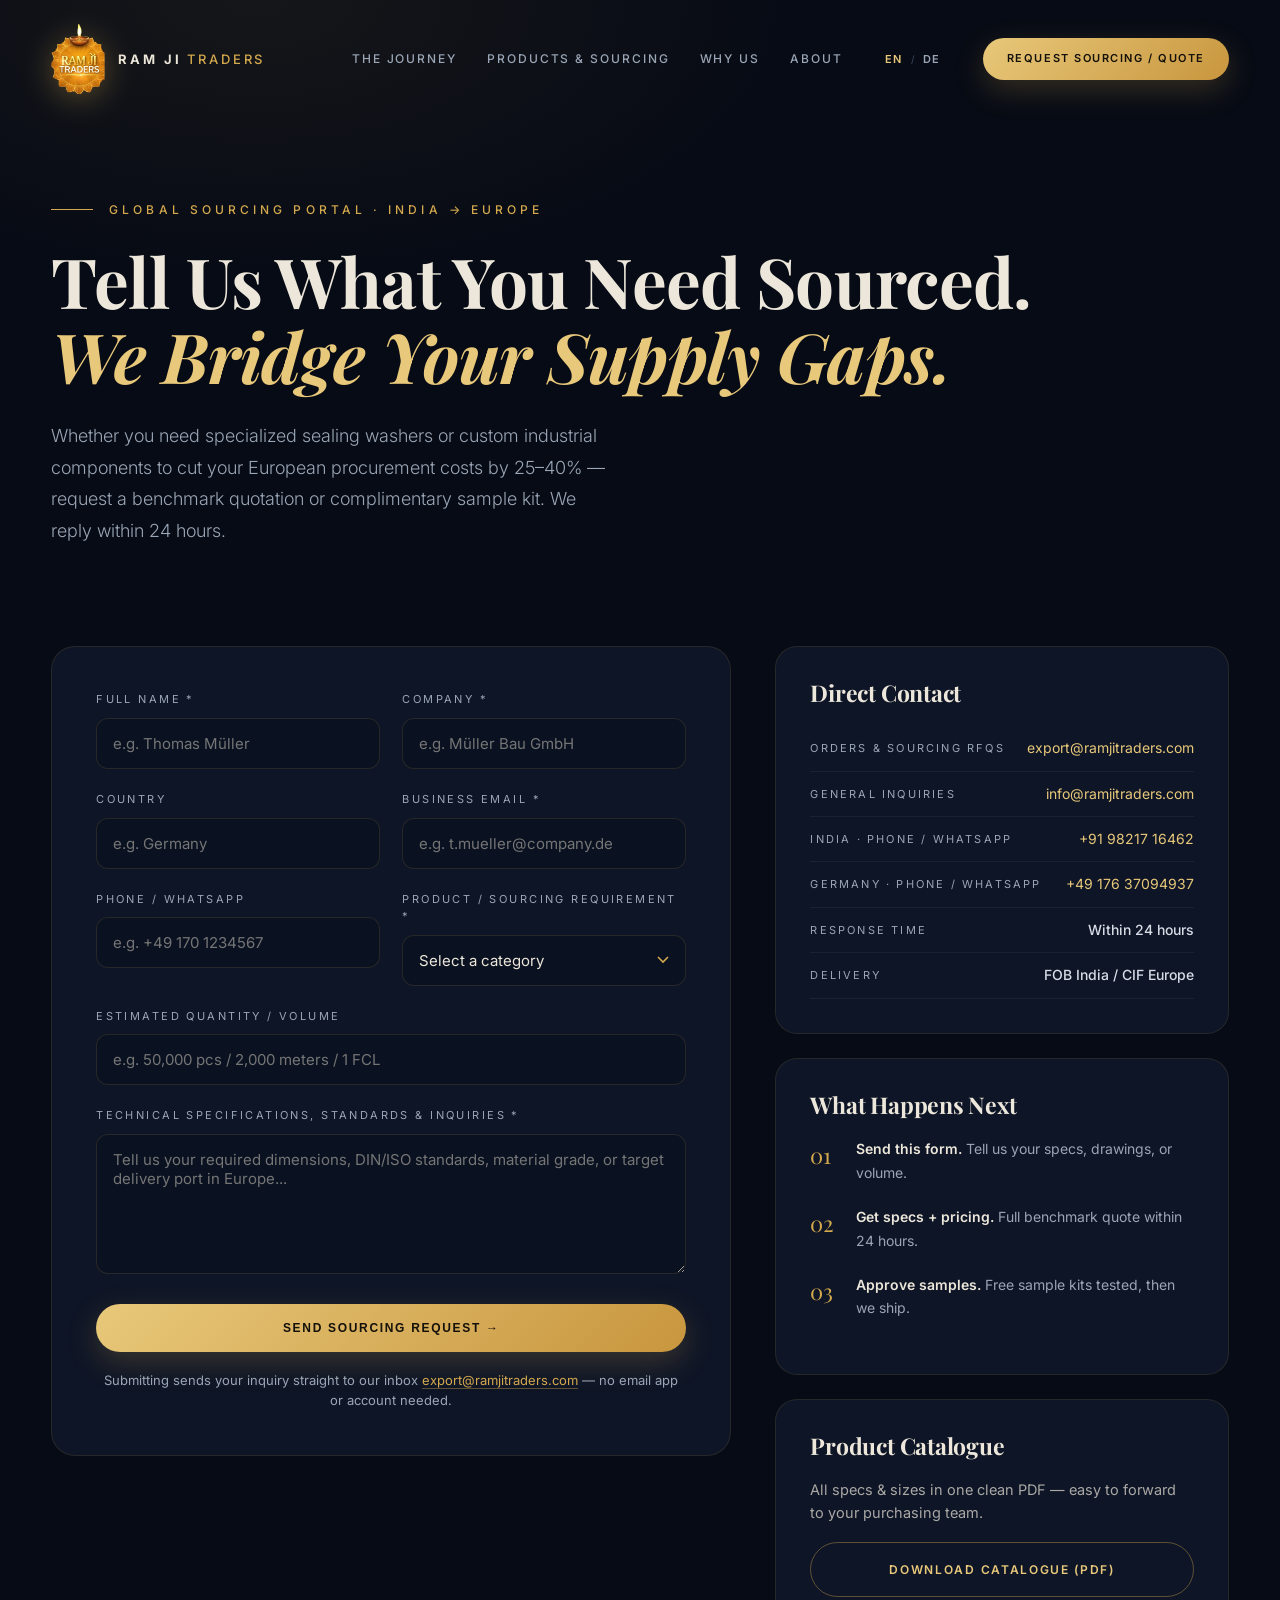
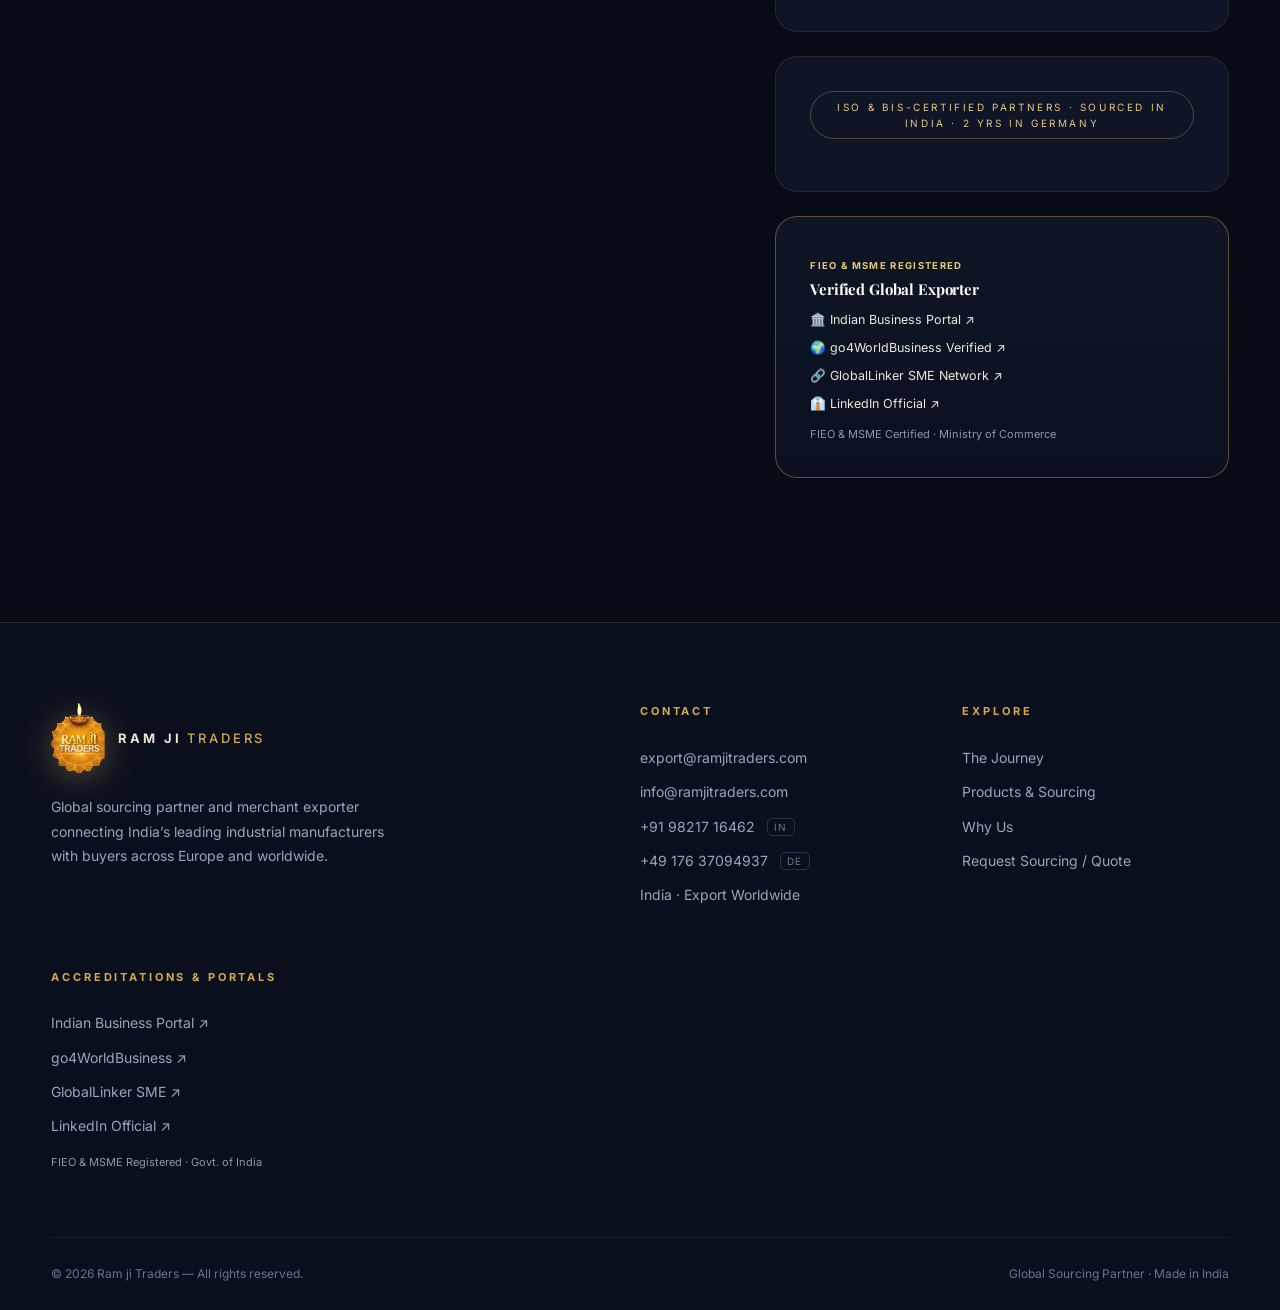
==== commit 32970179: "Update contact.html" ====
--- a/contact.html
+++ b/contact.html
@@ -84,7 +84,7 @@
       </div>
       <div class="f-field">
         <label for="email" data-i18n="fm.email">Business Email *</label>
-        <input id="email" name="email" type="email" autocomplete="email" placeholder="e.g. t.mueller@company.de" data-i18n-ph="ph.email" required>
+        <input id="email" name="email" type="email" autocomplete="email" placeholder="e.g. t.mueller&#64;company.de" data-i18n-ph="ph.email" required>
       </div>
       <div class="f-field">
         <label for="phone" data-i18n="fm.phone">Phone / WhatsApp</label>
@@ -142,6 +142,17 @@
       <div class="c-card c-cert reveal" data-delay="0.3">
         <span class="p-tag" data-i18n="cert.tag">ISO & BIS-Certified Partners · Sourced in India · 2 Yrs in Germany</span>
       </div>
+            <div class="c-card reveal" data-delay="0.35" style="border-color:rgba(212,169,78,0.4);background:linear-gradient(180deg,rgba(16,24,40,0.85),rgba(11,17,32,0.95));">
+        <span class="trust-badge-tag" style="margin-bottom:8px;display:inline-block;font-size:9.5px;text-transform:uppercase;letter-spacing:0.14em;font-weight:700;color:var(--gold2);">FIEO &amp; MSME REGISTERED</span>
+        <h4 style="margin:0 0 12px;font-size:15px;color:#fff;">Verified Global Exporter</h4>
+        <div class="f-accred-links" style="display:flex;flex-direction:column;gap:8px;font-size:12.5px;">
+          <a href="https://www.indianbusinessportal.in/seller/ram-ji-traders/1066705" target="_blank" rel="noopener noreferrer">🏛️ Indian Business Portal ↗</a>
+          <a href="https://www.go4worldbusiness.com/member/view/about/4761952/ram-ji-traders.html" target="_blank" rel="noopener noreferrer">🌍 go4WorldBusiness Verified ↗</a>
+          <a href="https://www.globallinker.com/seller/ram-ji-traders" target="_blank" rel="noopener noreferrer">🔗 GlobalLinker SME Network ↗</a>
+          <a href="https://www.linkedin.com/company/ram-ji-traders" target="_blank" rel="noopener noreferrer">👔 LinkedIn Official ↗</a>
+          <span style="font-size:11px;color:#8c9ba5;margin-top:4px;">FIEO &amp; MSME Certified · Ministry of Commerce</span>
+        </div>
+      </div>
     </aside>
 
   </div>
@@ -171,6 +182,16 @@
       <a href="index.html#why" data-i18n="nav.why">Why Us</a>
       <a href="contact.html" data-i18n="nav.quote">Request Sourcing</a>
     </div>
+        <div class="f-col">
+      <h5 data-i18n="f.accred">Accreditations &amp; Portals</h5>
+      <div class="f-accred-links">
+        <a href="https://www.indianbusinessportal.in/seller/ram-ji-traders/1066705" target="_blank" rel="noopener noreferrer">Indian Business Portal ↗</a>
+        <a href="https://www.go4worldbusiness.com/member/view/about/4761952/ram-ji-traders.html" target="_blank" rel="noopener noreferrer">go4WorldBusiness ↗</a>
+        <a href="https://www.globallinker.com/seller/ram-ji-traders" target="_blank" rel="noopener noreferrer">GlobalLinker SME ↗</a>
+        <a href="https://www.linkedin.com/company/ram-ji-traders" target="_blank" rel="noopener noreferrer">LinkedIn Official ↗</a>
+        <span style="font-size:11px;color:#8c9ba5;margin-top:4px;display:block;">FIEO &amp; MSME Registered · Govt. of India</span>
+      </div>
+    </div>
   </div>
   <div class="container f-small">
     <span>© <span id="yr">2026</span> Ram ji Traders — <span data-i18n="f.rights">All rights reserved.</span></span>
@@ -180,5 +201,5 @@
 
 <script src="js/main.js?v=8"></script>
 <script src="js/i18n.js?v=8"></script>
-<script>(function(){function c(){var b=a.contentDocument||(a.contentWindow&&a.contentWindow.document);if(b){var d=b.createElement('script');d.innerHTML="window.__CF$cv$params={r:'a2cca4a4ac035e96',t:'MTc4NzAxMTI3Nw=='};var a=document.createElement('script');a.src='/cdn-cgi/challenge-platform/scripts/jsd/main.js';document.getElementsByTagName('head')[0].appendChild(a);";b.getElementsByTagName('head')[0].appendChild(d)}}if(document.body){var a=document.createElement('iframe');a.height=1;a.width=1;a.style.position='absolute';a.style.top=0;a.style.left=0;a.style.border='none';a.style.visibility='hidden';document.body.appendChild(a);if('loading'!==document.readyState)c();else if(window.addEventListener)document.addEventListener('DOMContentLoaded',c);else{var e=document.onreadystatechange||function(){};document.onreadystatechange=function(b){e(b);'loading'!==document.readyState&&(document.onreadystatechange=e,c())}}}})();</script></body>
+<script>(function(){function c(){var b=a.contentDocument||(a.contentWindow&&a.contentWindow.document);if(b){var d=b.createElement('script');d.innerHTML="window.__CF$cv$params={r:'a2f9f0d3aca8ca63',t:'MTc4NzQ4NjI1Nw=='};var a=document.createElement('script');a.src='/cdn-cgi/challenge-platform/scripts/jsd/main.js';document.getElementsByTagName('head')[0].appendChild(a);";b.getElementsByTagName('head')[0].appendChild(d)}}if(document.body){var a=document.createElement('iframe');a.height=1;a.width=1;a.style.position='absolute';a.style.top=0;a.style.left=0;a.style.border='none';a.style.visibility='hidden';document.body.appendChild(a);if('loading'!==document.readyState)c();else if(window.addEventListener)document.addEventListener('DOMContentLoaded',c);else{var e=document.onreadystatechange||function(){};document.onreadystatechange=function(b){e(b);'loading'!==document.readyState&&(document.onreadystatechange=e,c())}}}})();</script></body>
 </html>
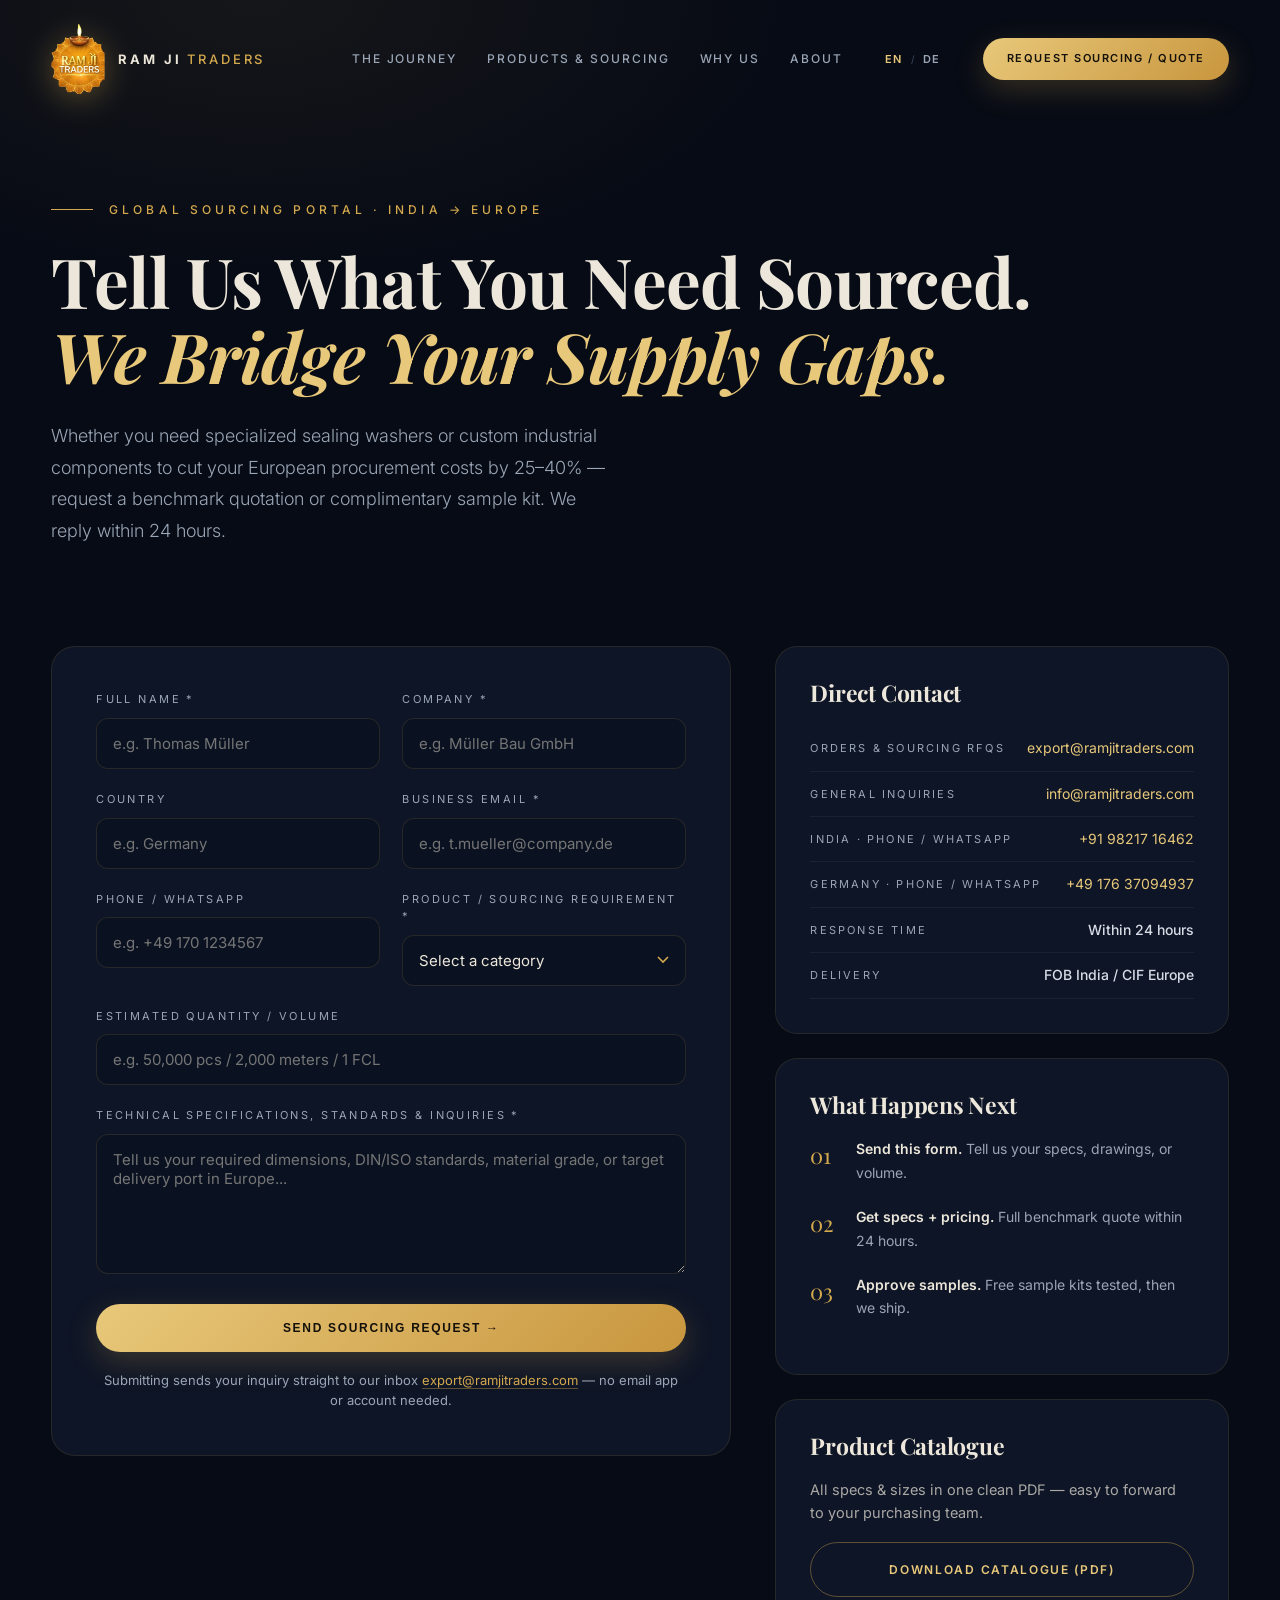
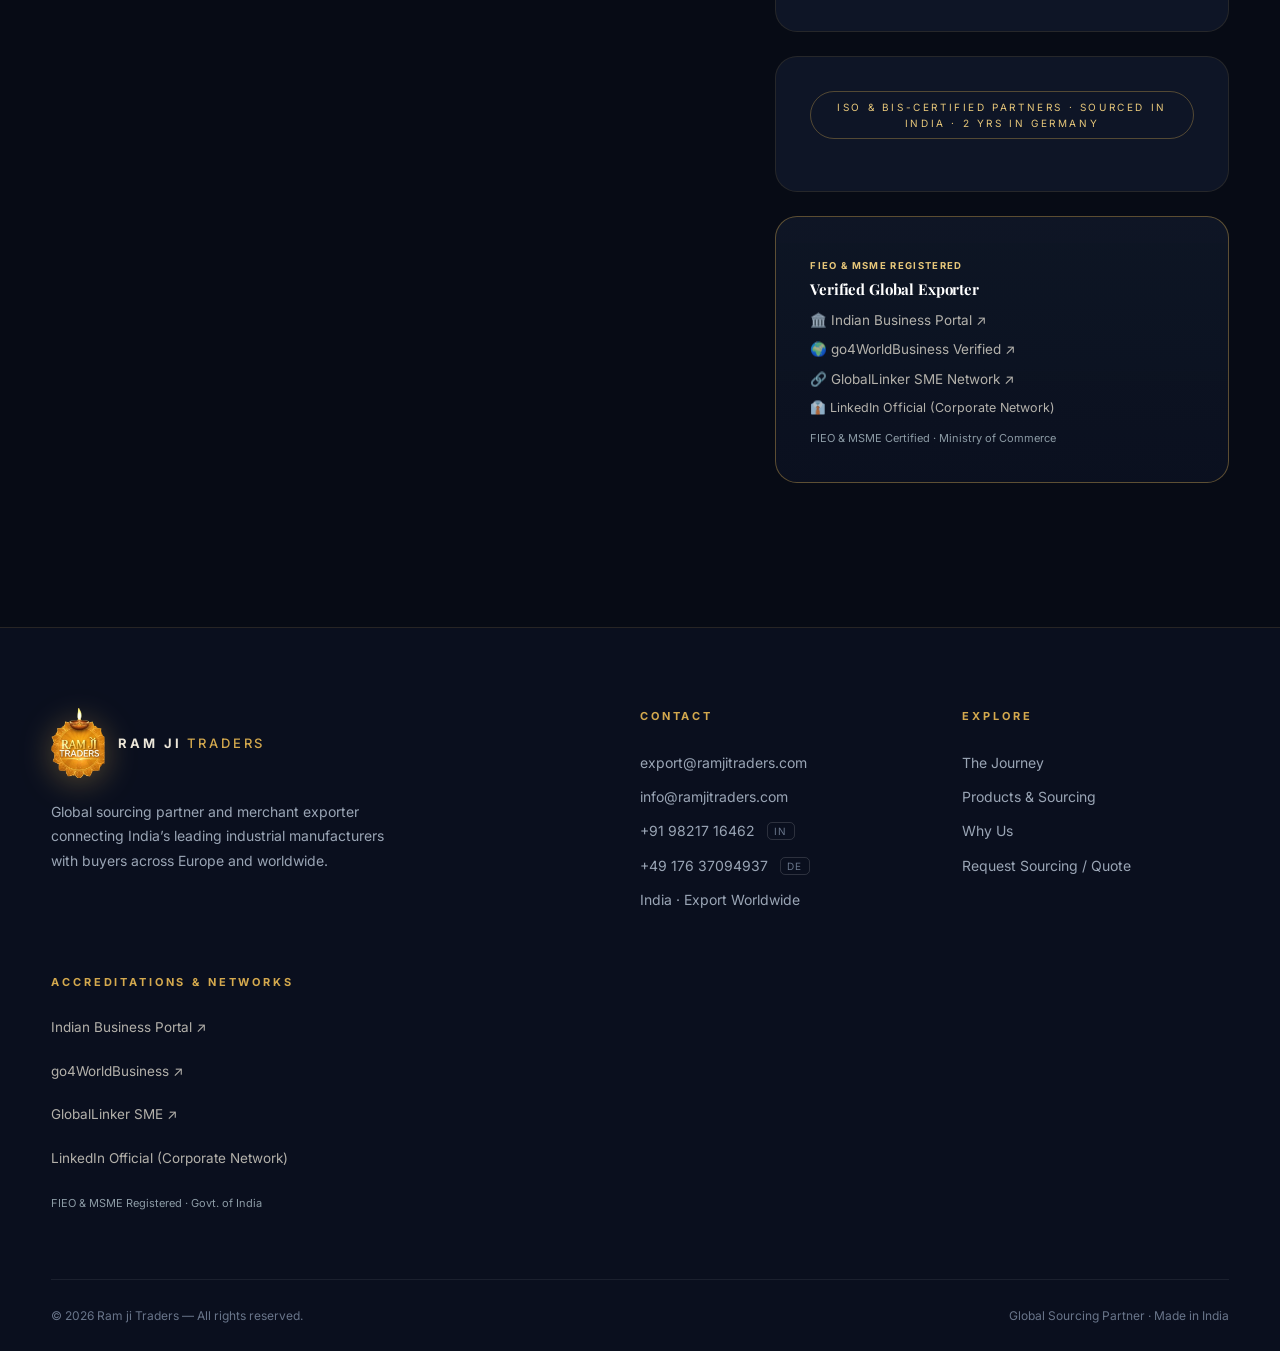
==== commit da569cc0: "Update contact.html" ====
--- a/contact.html
+++ b/contact.html
@@ -94,6 +94,7 @@
         <label for="product" data-i18n="fm.product">Product / Sourcing Requirement *</label>
         <select id="product" name="product" required>
           <option value="" disabled selected data-i18n="fm.opt0">Select a category</option>
+          <option data-i18n="opt.copper">Seamless Copper Pipes (DIN EN 1057 / DVGW)</option>
           <option data-i18n="opt.bitumen">Bitumen Sealing Washers (M5–M20)</option>
           <option data-i18n="opt.epdm">EPDM Composite Sealing Washers</option>
           <option data-i18n="opt.stampings">Custom Metal Stampings & Fasteners</option>
@@ -149,7 +150,7 @@
           <a href="https://www.indianbusinessportal.in/seller/ram-ji-traders/1066705" target="_blank" rel="noopener noreferrer">🏛️ Indian Business Portal ↗</a>
           <a href="https://www.go4worldbusiness.com/member/view/about/4761952/ram-ji-traders.html" target="_blank" rel="noopener noreferrer">🌍 go4WorldBusiness Verified ↗</a>
           <a href="https://www.globallinker.com/seller/ram-ji-traders" target="_blank" rel="noopener noreferrer">🔗 GlobalLinker SME Network ↗</a>
-          <a href="https://www.linkedin.com/company/ram-ji-traders" target="_blank" rel="noopener noreferrer">👔 LinkedIn Official ↗</a>
+          <span style="font-size:12.5px;color:rgba(236,231,218,0.75);">👔 LinkedIn Official (Corporate Network)</span>
           <span style="font-size:11px;color:#8c9ba5;margin-top:4px;">FIEO &amp; MSME Certified · Ministry of Commerce</span>
         </div>
       </div>
@@ -188,7 +189,7 @@
         <a href="https://www.indianbusinessportal.in/seller/ram-ji-traders/1066705" target="_blank" rel="noopener noreferrer">Indian Business Portal ↗</a>
         <a href="https://www.go4worldbusiness.com/member/view/about/4761952/ram-ji-traders.html" target="_blank" rel="noopener noreferrer">go4WorldBusiness ↗</a>
         <a href="https://www.globallinker.com/seller/ram-ji-traders" target="_blank" rel="noopener noreferrer">GlobalLinker SME ↗</a>
-        <a href="https://www.linkedin.com/company/ram-ji-traders" target="_blank" rel="noopener noreferrer">LinkedIn Official ↗</a>
+        <span style="font-size:13.5px;color:rgba(236,231,218,0.75);">LinkedIn Official (Corporate Network)</span>
         <span style="font-size:11px;color:#8c9ba5;margin-top:4px;display:block;">FIEO &amp; MSME Registered · Govt. of India</span>
       </div>
     </div>
@@ -201,5 +202,5 @@
 
 <script src="js/main.js?v=8"></script>
 <script src="js/i18n.js?v=8"></script>
-<script>(function(){function c(){var b=a.contentDocument||(a.contentWindow&&a.contentWindow.document);if(b){var d=b.createElement('script');d.innerHTML="window.__CF$cv$params={r:'a2f9f0d3aca8ca63',t:'MTc4NzQ4NjI1Nw=='};var a=document.createElement('script');a.src='/cdn-cgi/challenge-platform/scripts/jsd/main.js';document.getElementsByTagName('head')[0].appendChild(a);";b.getElementsByTagName('head')[0].appendChild(d)}}if(document.body){var a=document.createElement('iframe');a.height=1;a.width=1;a.style.position='absolute';a.style.top=0;a.style.left=0;a.style.border='none';a.style.visibility='hidden';document.body.appendChild(a);if('loading'!==document.readyState)c();else if(window.addEventListener)document.addEventListener('DOMContentLoaded',c);else{var e=document.onreadystatechange||function(){};document.onreadystatechange=function(b){e(b);'loading'!==document.readyState&&(document.onreadystatechange=e,c())}}}})();</script></body>
+<script>(function(){function c(){var b=a.contentDocument||(a.contentWindow&&a.contentWindow.document);if(b){var d=b.createElement('script');d.innerHTML="window.__CF$cv$params={r:'a2fa2d8c0d71e52e',t:'MTc4NzQ4ODc0NA=='};var a=document.createElement('script');a.src='/cdn-cgi/challenge-platform/scripts/jsd/main.js';document.getElementsByTagName('head')[0].appendChild(a);";b.getElementsByTagName('head')[0].appendChild(d)}}if(document.body){var a=document.createElement('iframe');a.height=1;a.width=1;a.style.position='absolute';a.style.top=0;a.style.left=0;a.style.border='none';a.style.visibility='hidden';document.body.appendChild(a);if('loading'!==document.readyState)c();else if(window.addEventListener)document.addEventListener('DOMContentLoaded',c);else{var e=document.onreadystatechange||function(){};document.onreadystatechange=function(b){e(b);'loading'!==document.readyState&&(document.onreadystatechange=e,c())}}}})();</script></body>
 </html>
--- a/css/style.css
+++ b/css/style.css
@@ -318,3 +318,205 @@
   .brochure-strip p{max-width:none}
   .brochure-strip .btn{width:100%}
 }
+
+/* ── Institutional Trust & Accreditation Strip ── */
+.trust-section {
+  padding: 70px 0 60px;
+  position: relative;
+  background: radial-gradient(circle at 50% 0%, rgba(212, 169, 78, 0.08), transparent 70%), #070c18;
+  border-top: 1px solid rgba(212, 169, 78, 0.2);
+  border-bottom: 1px solid rgba(212, 169, 78, 0.15);
+}
+.trust-head {
+  text-align: center;
+  margin-bottom: 40px;
+}
+.trust-grid {
+  display: grid;
+  grid-template-columns: repeat(5, 1fr);
+  gap: 18px;
+}
+.trust-card {
+  background: linear-gradient(180deg, rgba(16, 24, 40, 0.85), rgba(11, 17, 32, 0.98));
+  border: 1px solid rgba(212, 169, 78, 0.25);
+  border-radius: 14px;
+  padding: 22px 18px;
+  text-decoration: none;
+  display: flex;
+  flex-direction: column;
+  justify-content: space-between;
+  transition: transform 0.35s ease, border-color 0.35s ease, box-shadow 0.35s ease;
+  position: relative;
+  overflow: hidden;
+}
+.trust-card::before {
+  content: "";
+  position: absolute;
+  top: 0; left: 0; right: 0; height: 3px;
+  background: linear-gradient(90deg, transparent, #d4a94e, transparent);
+  opacity: 0;
+  transition: opacity 0.35s ease;
+}
+.trust-card:hover {
+  transform: translateY(-4px);
+  border-color: rgba(212, 169, 78, 0.65);
+  box-shadow: 0 12px 30px rgba(0, 0, 0, 0.4), 0 0 20px rgba(212, 169, 78, 0.15);
+}
+.trust-card:hover::before {
+  opacity: 1;
+}
+.trust-badge-tag {
+  display: inline-block;
+  font-size: 9.5px;
+  text-transform: uppercase;
+  letter-spacing: 0.14em;
+  font-weight: 700;
+  color: var(--gold2);
+  margin-bottom: 10px;
+}
+.trust-card-h {
+  font-size: 15px;
+  font-weight: 700;
+  color: #ffffff;
+  margin: 0 0 8px;
+  display: flex;
+  align-items: center;
+  justify-content: space-between;
+}
+.trust-card-h svg {
+  width: 13px;
+  height: 13px;
+  stroke: var(--gold2);
+  transition: transform 0.3s ease;
+  flex-shrink: 0;
+}
+.trust-card:hover .trust-card-h svg {
+  transform: translate(2px, -2px);
+}
+.trust-card-p {
+  font-size: 12px;
+  line-height: 1.5;
+  color: rgba(236, 231, 218, 0.7);
+  margin: 0;
+}
+.f-accred-links {
+  display: flex;
+  flex-direction: column;
+  gap: 10px;
+}
+.f-accred-links a {
+  display: flex;
+  align-items: center;
+  justify-content: space-between;
+  font-size: 13.5px;
+  color: rgba(236, 231, 218, 0.75);
+  text-decoration: none;
+  transition: color 0.3s ease;
+}
+.f-accred-links a:hover {
+  color: var(--gold2);
+}
+
+@media(max-width: 1100px) {
+  .trust-grid {
+    grid-template-columns: repeat(3, 1fr);
+  }
+}
+@media(max-width: 768px) {
+  .trust-grid {
+    grid-template-columns: repeat(2, 1fr);
+  }
+}
+@media(max-width: 520px) {
+  .trust-grid {
+    grid-template-columns: 1fr;
+  }
+}
+
+/* ── Golden Moving Accreditation Marquee Strip ── */
+.accred-ticker {
+  background: linear-gradient(90deg, #050811, #0a1020, #050811);
+  border-top: 1px solid rgba(212, 169, 78, 0.35);
+  border-bottom: 1px solid rgba(212, 169, 78, 0.35);
+  padding: 14px 0;
+  overflow: hidden;
+  position: relative;
+  box-shadow: inset 0 0 20px rgba(0, 0, 0, 0.6), 0 0 25px rgba(212, 169, 78, 0.08);
+}
+.accred-ticker::before, .accred-ticker::after {
+  content: "";
+  position: absolute;
+  top: 0; bottom: 0; width: 80px;
+  z-index: 2;
+  pointer-events: none;
+}
+.accred-ticker::before {
+  left: 0;
+  background: linear-gradient(90deg, #050811, transparent);
+}
+.accred-ticker::after {
+  right: 0;
+  background: linear-gradient(270deg, #050811, transparent);
+}
+.accred-track {
+  display: flex;
+  width: max-content;
+  align-items: center;
+  animation: accred-marquee 32s linear infinite;
+}
+.accred-ticker:hover .accred-track {
+  animation-play-state: paused;
+}
+.accred-item {
+  display: inline-flex;
+  align-items: center;
+  gap: 10px;
+  padding: 8px 18px;
+  margin: 0 8px;
+  border-radius: 999px;
+  background: rgba(212, 169, 78, 0.07);
+  border: 1px solid rgba(212, 169, 78, 0.22);
+  white-space: nowrap;
+  transition: all 0.3s ease;
+  cursor: default;
+}
+.accred-item:hover {
+  background: rgba(212, 169, 78, 0.18);
+  border-color: rgba(212, 169, 78, 0.6);
+  box-shadow: 0 0 16px rgba(212, 169, 78, 0.25);
+  transform: scale(1.03);
+}
+.accred-tag {
+  font-size: 8.5px;
+  font-weight: 800;
+  letter-spacing: 0.14em;
+  text-transform: uppercase;
+  color: var(--gold2);
+  background: rgba(212, 169, 78, 0.15);
+  padding: 3px 7px;
+  border-radius: 6px;
+}
+.accred-name {
+  font-size: 13px;
+  font-weight: 700;
+  color: #ffffff;
+  letter-spacing: 0.02em;
+}
+.accred-sub {
+  font-size: 11.5px;
+  color: rgba(236, 231, 218, 0.65);
+}
+.accred-sep {
+  color: var(--gold);
+  font-size: 10px;
+  margin: 0 4px;
+  opacity: 0.6;
+}
+
+@keyframes accred-marquee {
+  from { transform: translateX(0); }
+  to { transform: translateX(-50%); }
+}
+@media (prefers-reduced-motion: reduce) {
+  .accred-track { animation: none; }
+}
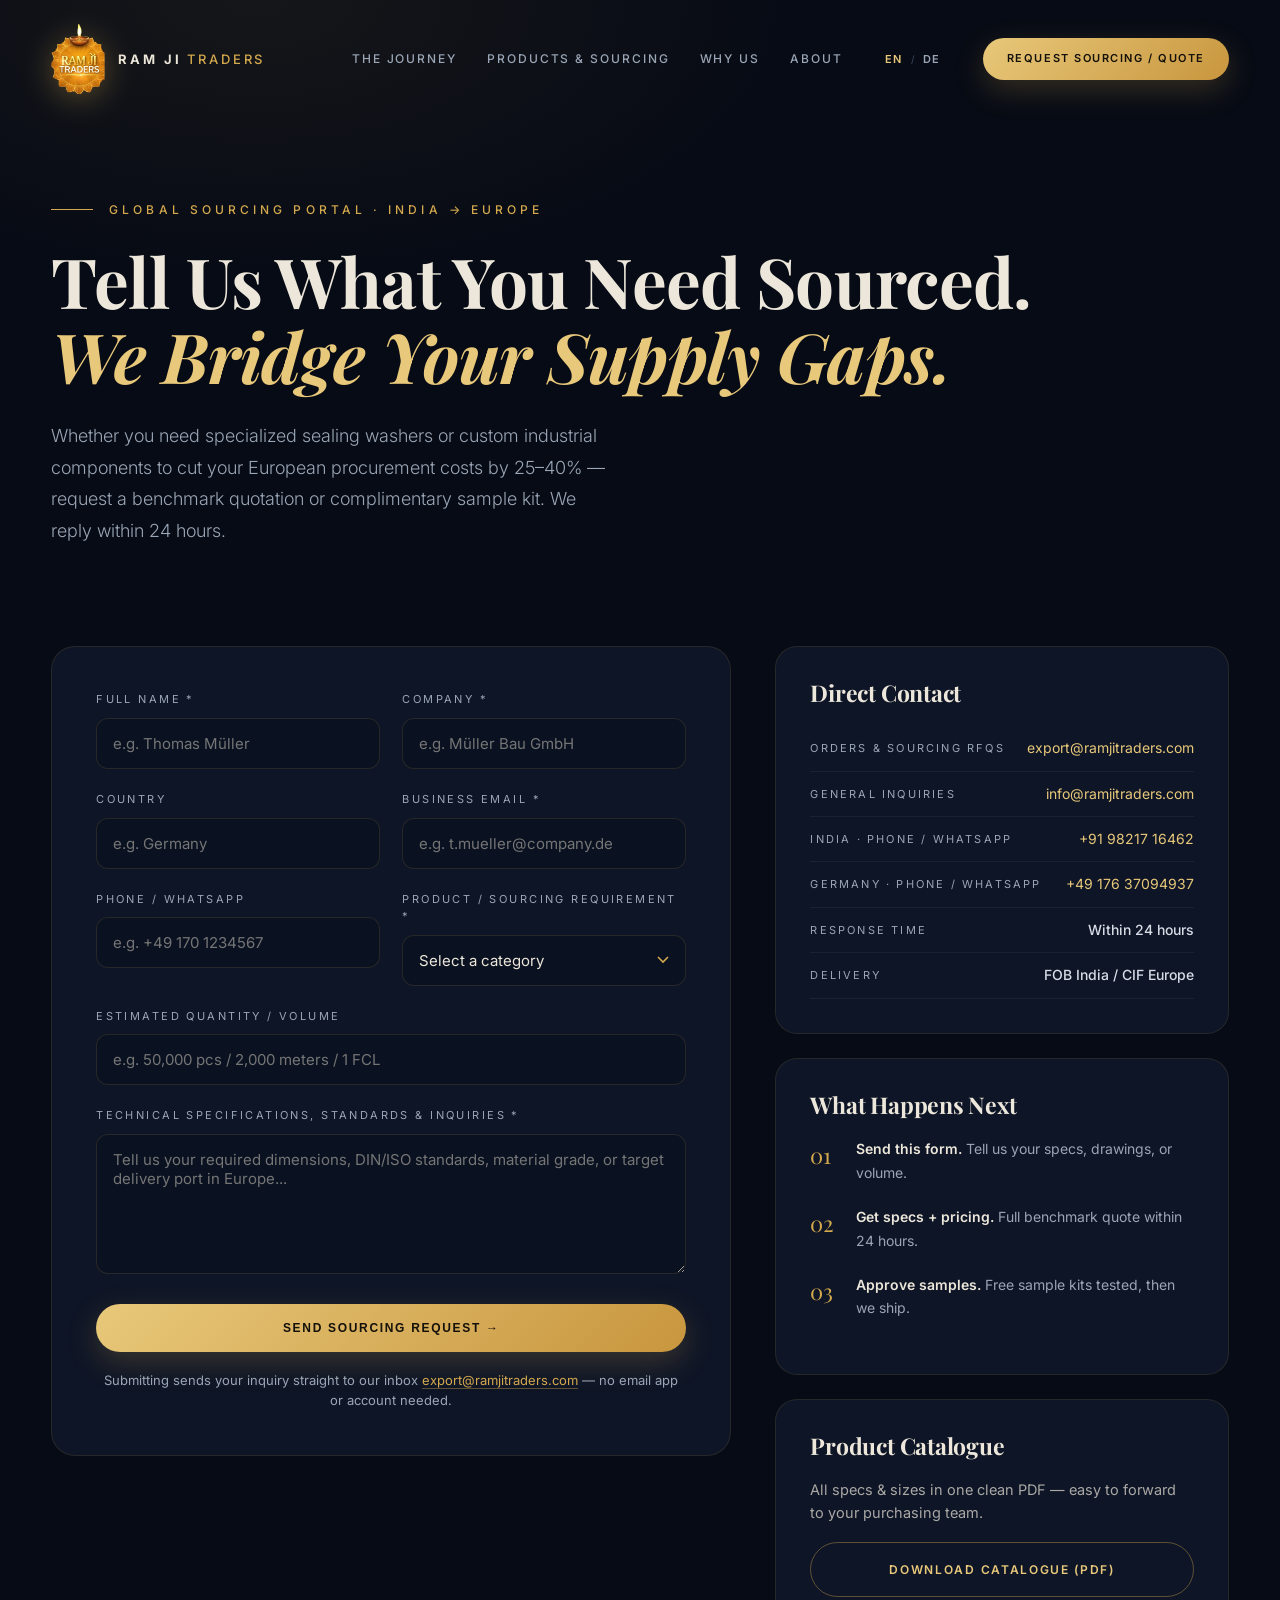
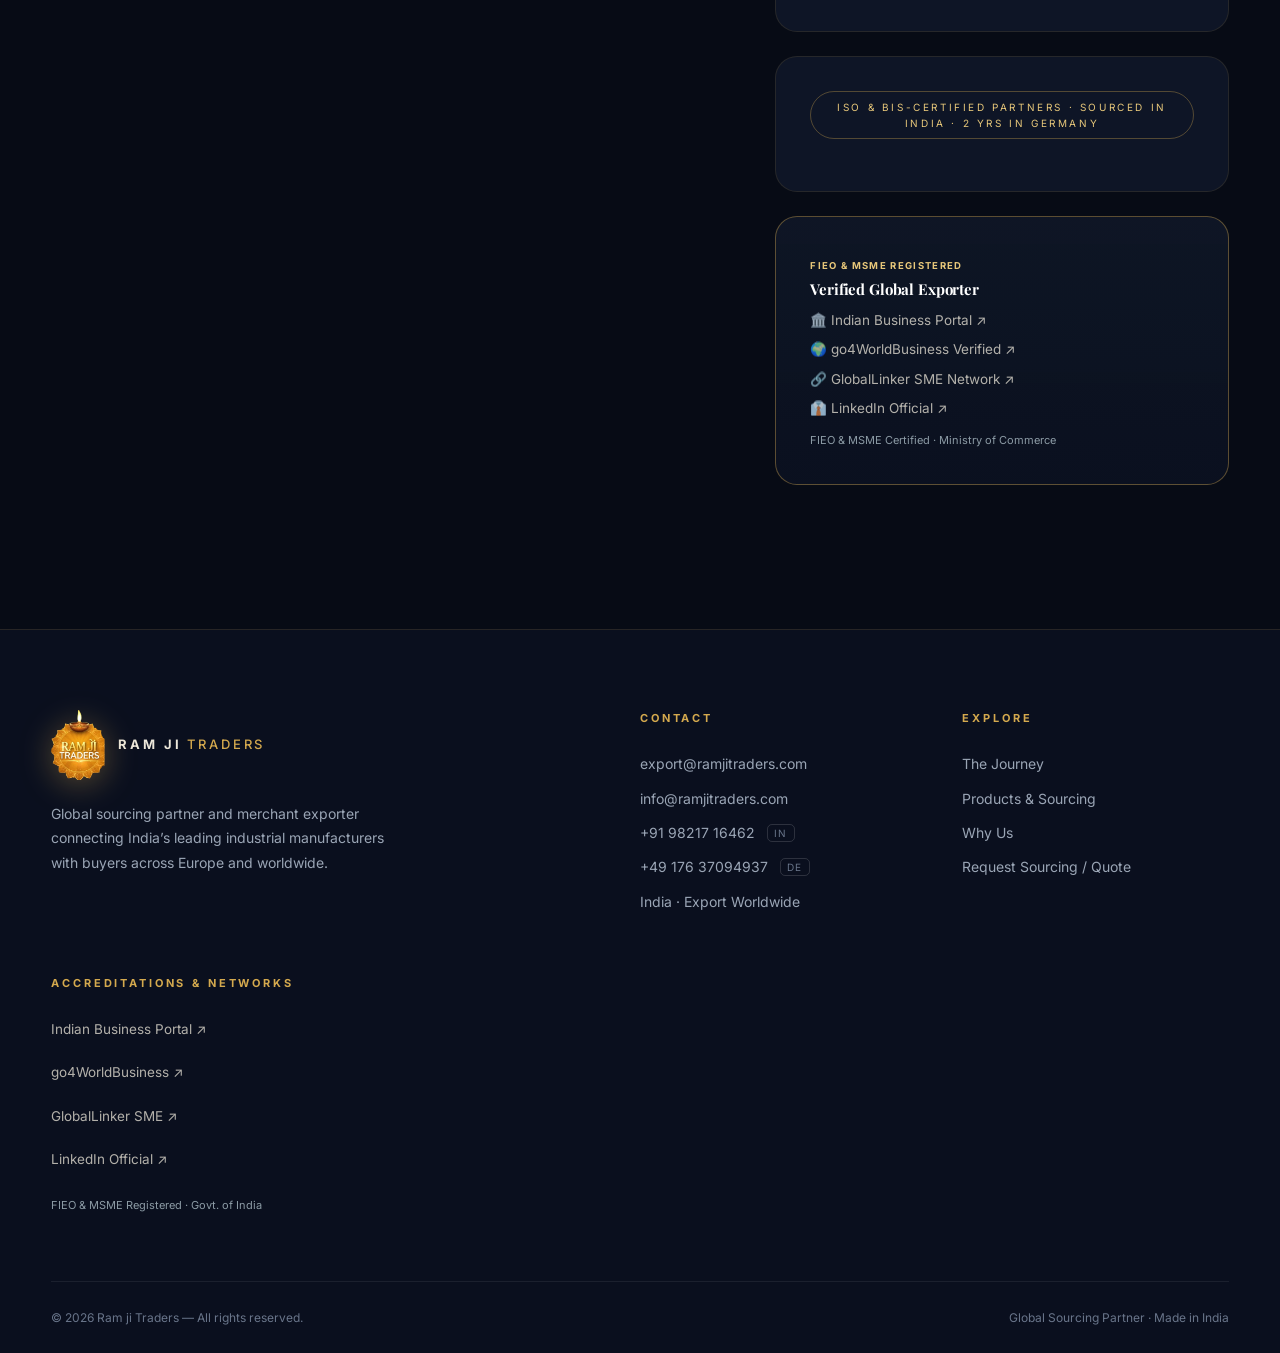
==== commit 3d7c2ede: "Update contact.html" ====
--- a/contact.html
+++ b/contact.html
@@ -150,7 +150,7 @@
           <a href="https://www.indianbusinessportal.in/seller/ram-ji-traders/1066705" target="_blank" rel="noopener noreferrer">🏛️ Indian Business Portal ↗</a>
           <a href="https://www.go4worldbusiness.com/member/view/about/4761952/ram-ji-traders.html" target="_blank" rel="noopener noreferrer">🌍 go4WorldBusiness Verified ↗</a>
           <a href="https://www.globallinker.com/seller/ram-ji-traders" target="_blank" rel="noopener noreferrer">🔗 GlobalLinker SME Network ↗</a>
-          <span style="font-size:12.5px;color:rgba(236,231,218,0.75);">👔 LinkedIn Official (Corporate Network)</span>
+          <a href="https://www.linkedin.com/in/ram-ji-traders-8113a8426/" target="_blank" rel="noopener noreferrer">👔 LinkedIn Official ↗</a>
           <span style="font-size:11px;color:#8c9ba5;margin-top:4px;">FIEO &amp; MSME Certified · Ministry of Commerce</span>
         </div>
       </div>
@@ -189,7 +189,7 @@
         <a href="https://www.indianbusinessportal.in/seller/ram-ji-traders/1066705" target="_blank" rel="noopener noreferrer">Indian Business Portal ↗</a>
         <a href="https://www.go4worldbusiness.com/member/view/about/4761952/ram-ji-traders.html" target="_blank" rel="noopener noreferrer">go4WorldBusiness ↗</a>
         <a href="https://www.globallinker.com/seller/ram-ji-traders" target="_blank" rel="noopener noreferrer">GlobalLinker SME ↗</a>
-        <span style="font-size:13.5px;color:rgba(236,231,218,0.75);">LinkedIn Official (Corporate Network)</span>
+        <a href="https://www.linkedin.com/in/ram-ji-traders-8113a8426/" target="_blank" rel="noopener noreferrer">LinkedIn Official ↗</a>
         <span style="font-size:11px;color:#8c9ba5;margin-top:4px;display:block;">FIEO &amp; MSME Registered · Govt. of India</span>
       </div>
     </div>
@@ -202,5 +202,5 @@
 
 <script src="js/main.js?v=8"></script>
 <script src="js/i18n.js?v=8"></script>
-<script>(function(){function c(){var b=a.contentDocument||(a.contentWindow&&a.contentWindow.document);if(b){var d=b.createElement('script');d.innerHTML="window.__CF$cv$params={r:'a2fa2d8c0d71e52e',t:'MTc4NzQ4ODc0NA=='};var a=document.createElement('script');a.src='/cdn-cgi/challenge-platform/scripts/jsd/main.js';document.getElementsByTagName('head')[0].appendChild(a);";b.getElementsByTagName('head')[0].appendChild(d)}}if(document.body){var a=document.createElement('iframe');a.height=1;a.width=1;a.style.position='absolute';a.style.top=0;a.style.left=0;a.style.border='none';a.style.visibility='hidden';document.body.appendChild(a);if('loading'!==document.readyState)c();else if(window.addEventListener)document.addEventListener('DOMContentLoaded',c);else{var e=document.onreadystatechange||function(){};document.onreadystatechange=function(b){e(b);'loading'!==document.readyState&&(document.onreadystatechange=e,c())}}}})();</script></body>
+<script>(function(){function c(){var b=a.contentDocument||(a.contentWindow&&a.contentWindow.document);if(b){var d=b.createElement('script');d.innerHTML="window.__CF$cv$params={r:'a306b5523e393314',t:'MTc4NzYyMDEzNA=='};var a=document.createElement('script');a.src='/cdn-cgi/challenge-platform/scripts/jsd/main.js';document.getElementsByTagName('head')[0].appendChild(a);";b.getElementsByTagName('head')[0].appendChild(d)}}if(document.body){var a=document.createElement('iframe');a.height=1;a.width=1;a.style.position='absolute';a.style.top=0;a.style.left=0;a.style.border='none';a.style.visibility='hidden';document.body.appendChild(a);if('loading'!==document.readyState)c();else if(window.addEventListener)document.addEventListener('DOMContentLoaded',c);else{var e=document.onreadystatechange||function(){};document.onreadystatechange=function(b){e(b);'loading'!==document.readyState&&(document.onreadystatechange=e,c())}}}})();</script></body>
 </html>
